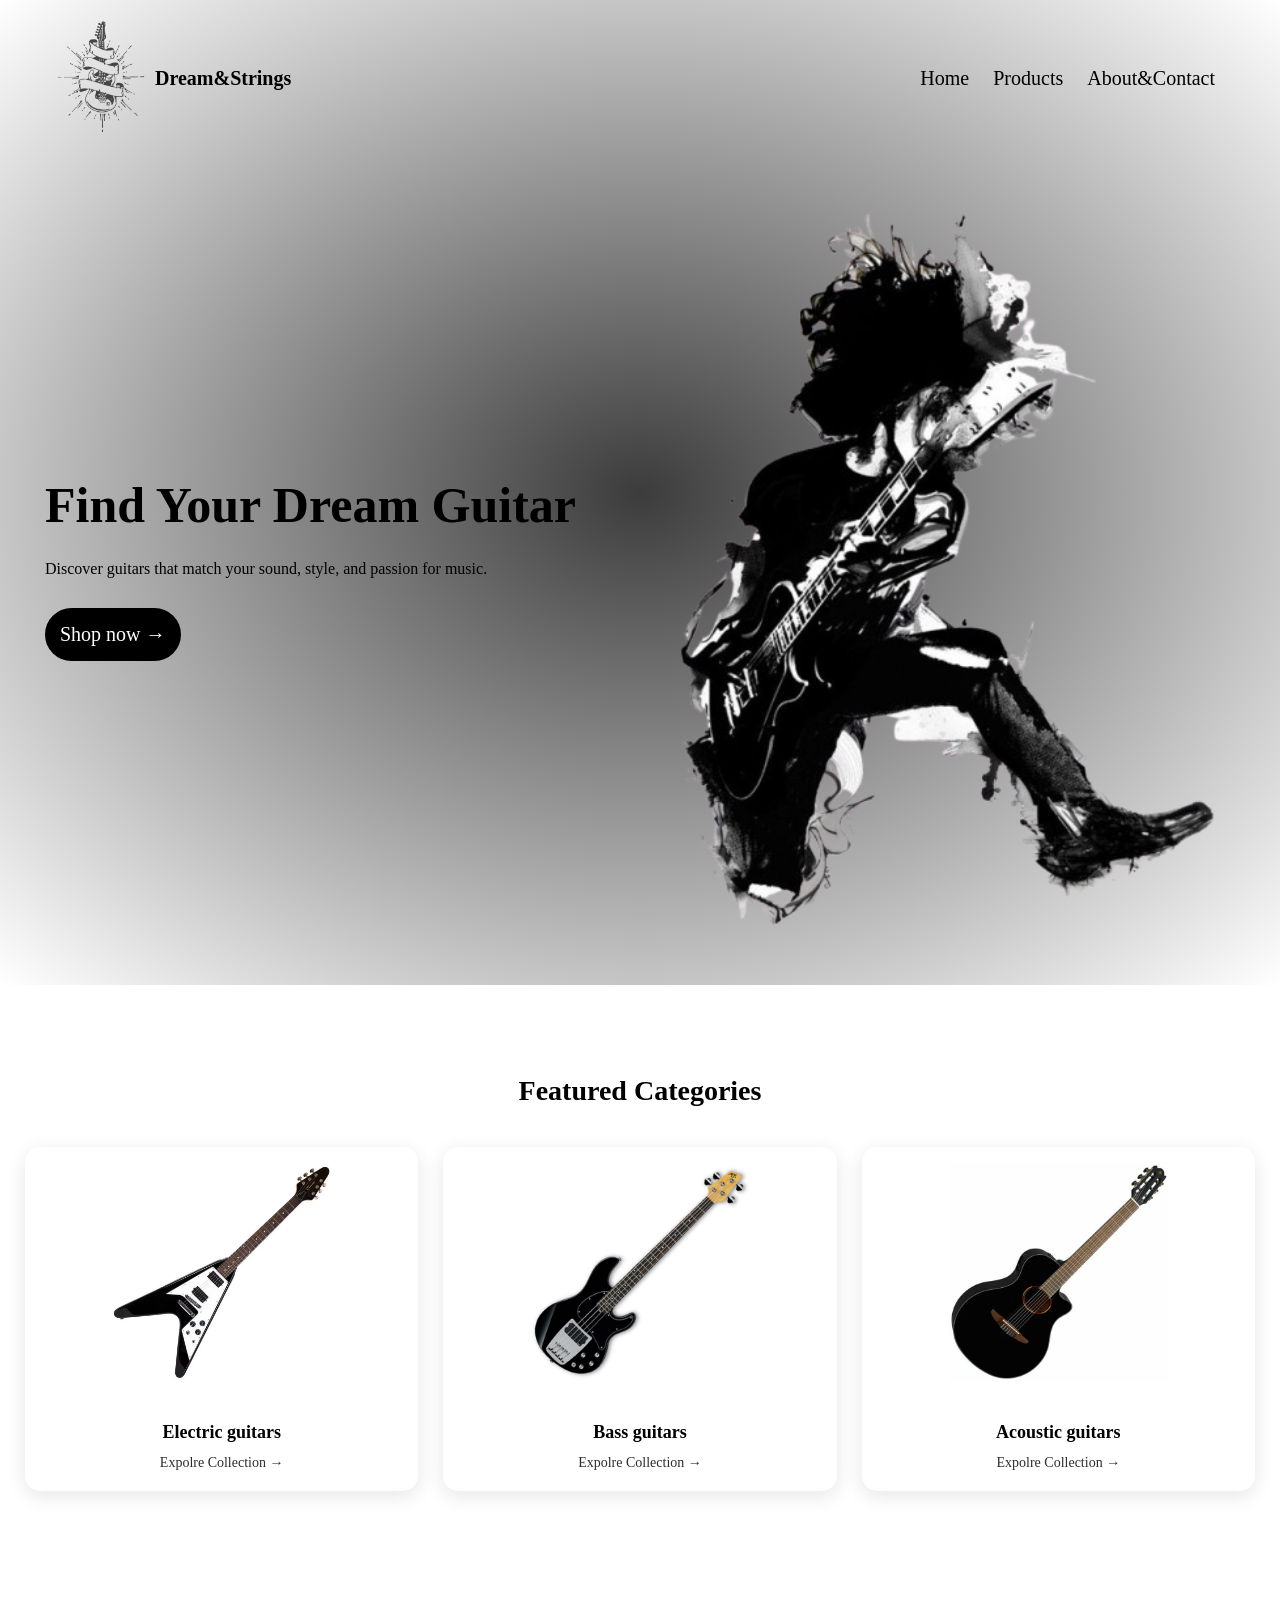
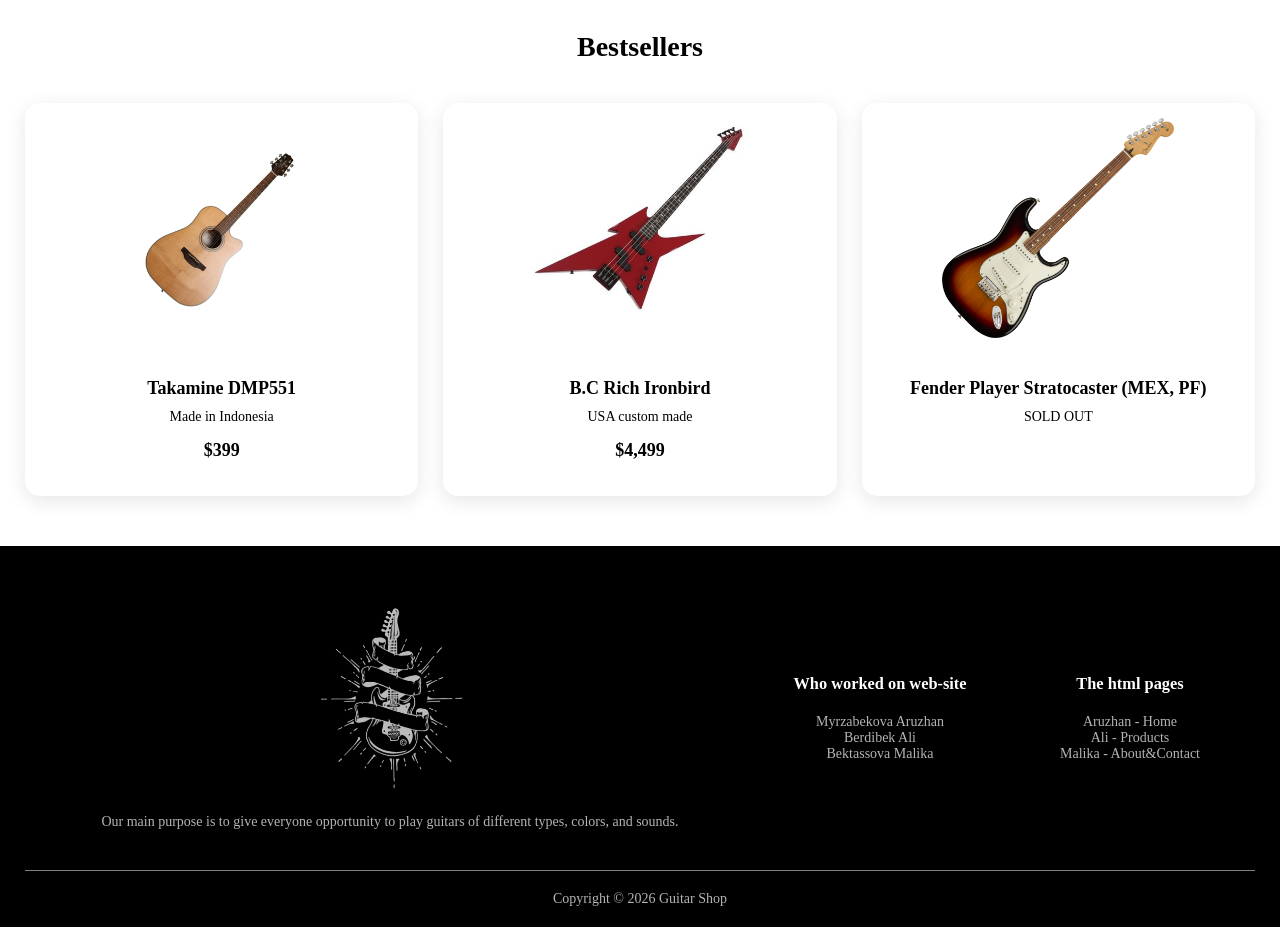
==== index.html @ d650da52 "Update index.html with new content Replaced the original HTML content with a new version, maintainin" ====
<!DOCTYPE html>
<html lang="en">

<head>
  <meta charset="UTF-8">
  <title>Guitar shop - Home</title>
  <link rel="stylesheet" href="style1.css">
  <link rel="stylesheet" href="responsive.css">
  
</head>
<body>
  <header class="header">
    <div class="container">
      <div class="navbar">
        <div class="logo">
          <img src="images/logo.png" width="110px" alt="Guitar shop logo">
        </div>
        <h3 class="logo-name">Dream&Strings</h3>
        <nav>
          <ul>
            <li><a href="index.html" class="active">Home</a></li>
            <li><a href="products.html">Products</a></li>
            <li><a href="about&contact.html">About&Contact</a></li>
          </ul>
        </nav>
      </div>
      <section class="hero">
        <div class="row">
          <div class="hero-text">
            <h1>Find Your Dream Guitar</h1>
            <p>Discover guitars that match your sound, style, and passion for music.</p>
            <a href="products.html" class="btn"> Shop now &#8594;</a>
          </div>
          <div class="hero-image">
            <img src="images/image1.png">
          </div>
        </div>
      </section>
    </div>
  </header>
  <section class="featured-categories">
    <div class="container">
      <h2 class="title">Featured Categories</h2>
      <div class="category-grid">
        <article class="category-card">
          <a href="products.html#electric" class="category-image">
            <img src="images/category1.webp">
          </a>
          <div class="category-info">
            <h3>Electric guitars</h3>
            <a href="products.html#electric" class="category-link">Expolre Collection &#8594;</a>
          </div>
        </article>
        <article class="category-card">
          <a href="products.html#bass" class="category-image">
            <img src="images/category3.jpeg">
          </a>
          <div class="category-info">
            <h3>Bass guitars</h3>
            <a href="products.html#bass" class="category-link">Expolre Collection &#8594;</a>
          </div>
        </article>
        <article class="category-card">
          <a href="products.html#acoustic" class="category-image">
            <img src="images/category2.webp">
          </a>
          <div class="category-info">
            <h3>Acoustic guitars</h3>
            <a href="products.html#acoustic" class="category-link">Expolre Collection &#8594;</a>
          </div>
        </article>
      </div>
    </div>
  </section>
  <section class="bestsellers">
    <div class="container">
      <h2 class="title">Bestsellers</h2>
      <div class="product-grid">
        <article class="product-card">
          <a href="products.html#takamine" class="product-image">
            <img src="images/acoustic1.jpg" alt="takamine">
          </a>

          <div class="product-info">
            <h3>Takamine DMP551</h3>
            <p class="product-type">Made in Indonesia</p>
            <p class="product-price">$399</p>
          </div>
        </article>
        <article class="product-card" >
          <a href="products.html#bcrich" class="product-image">
            <img src="images/bass1.jpg" alt="bcrich">
          </a>

          <div class="product-info">
            <h3>B.C Rich Ironbird</h3>
            <p class="product-type">USA custom made</p>
            <p class="product-price">$4,499</p>

          </div>
        </article>
        <article class="product-card">
          <a href="products.html#electric" class="product-image">
            <img src="images/product1.jpeg" alt="fender">
          </a>
          <div class="product-info">
            <h3>Fender Player Stratocaster (MEX, PF)</h3>
            <p class="product-type">SOLD OUT</p>
          </div>
        </article>
      </div>
    </div>
  </section>
  <footer class="footer">
    <div class="container">
      <div class="row">
        <div class="footer-col-1">
          <img src="images/logo-inverted.png" width="125px">
          <p>Our main purpose is to give everyone opportunity to play guitars of different types, colors, and sounds.
          </p>
        </div>
        <div class="footer-col-2">
          <h3>Who worked on web-site</h3>
          <ul>
            <li>Myrzabekova Aruzhan</li>
            <li>Berdibek Ali</li>
            <li>Bektassova Malika</li>
          </ul>
        </div>
        <div class="footer-col-3">
          <h3>The html pages</h3>
          <ul>
            <li>Aruzhan - Home</li>
            <li>Ali - Products</li>
            <li>Malika - About&Contact</li>
          </ul>
        </div>
      </div>
      <hr>
      <p class="copyright">Copyright &copy 2026 Guitar Shop</p>
    </div>
  </footer>
</body>

</html>
---- style1.css ----
* {
  margin: 0;
  padding: 0;
  box-sizing: border-box;
}

html {
  scroll-behavior: smooth;
}

.navbar {
  display: flex;
  align-items: center;
  padding: 20px;
}

nav {
  flex: 1;
  text-align: right;
}

nav ul {
  display: inline-block;
  list-style-type: none;
}

nav ul li {
  display: inline-block;
  margin-right: 20px;
}

a {
  text-decoration: none;
  color: black;
  font-size: 20px;
}

.logo-name {
  font-size: 20px;
}

p {
  color: black;
}

.container {
  max-width: 1300px;
  margin: auto;
  padding-left: 25px;
  padding-right: 25px;
}

.row {
  display: flex;
  align-items: center;
  flex-wrap: wrap;
  justify-content: space-around;
}

.hero-section {
  padding: 30px 0 50px;
}

.hero {
  flex-basis: 50%;
  min-width: 300px;
}

.hero-text {
  padding-right: 30px;
}

.hero-image img {
  max-width: 100%;
  width: 100%;
  padding: 50px 0;
  margin: 0 auto;
  object-fit: contain;
}

.hero h1 {
  font-size: 50px;
  margin: 25px 0;
  line-height: 60px;
}

.btn {
  display: inline-block;
  background: black;
  color: white;
  padding: 15px;
  margin: 30px 0;
  border-radius: 30px;
}

.btn:hover {
  background: rgb(57, 56, 56);
  transform: translateY(-3px);
}

.header {
  background: radial-gradient(rgb(61, 60, 60), rgb(255, 255, 255));
}

.featured-categories {
  padding: 50px 0;
}

.category-grid {
  display: grid;
  grid-template-columns: repeat(3, minmax(0, 1fr));
  gap: 25px;
}

.category-card {
  border-radius: 15px;
  overflow: hidden;
  transition: transform 0.2s, box-shadow 0.2s;
  box-shadow: 0 5px 20px rgba(0, 0, 0, 0.1);
}

.category-card:hover {
  transform: translateY(-5px);
  box-shadow: 0 5px 20px rgba(0, 0, 0, 0.2);
}

.category-image {
  display: block;
  padding: 15px;
}

.category-image img {
  width: 100%;
  height: 220px;
  object-fit: contain;
}

.category-info {
  padding: 20px;
  text-align: center;
}

.category-info h3 {
  font-size: 18px;
  margin-bottom: 10px;
}

.category-link {
  display: inline-block;
  font-size: 14px;
  color: #2d2d2d;
  transition: color 0.2s;
}

.category-link:hover {
  color: #434242;
}

.title {
  text-align: center;
  margin: 40px 0;
  font-size: 28px;
  font-weight: bold;
  position: relative;
}

.bestsellers {
  padding: 50px 0;
}

.product-grid {
  display: grid;
  grid-template-columns: repeat(3, minmax(0, 1fr));
  gap: 25px;
}

.product-card {
  border-radius: 15px;
  overflow: hidden;
  transition: transform 0.2s, box-shadow 0.2s;
  box-shadow: 0 5px 20px rgba(0, 0, 0, 0.1);
}

.product-card:hover {
  transform: translateY(-5px);
  box-shadow: 0 5px 20px rgba(0, 0, 0, 0.2);
}

.product-image {
  display: block;
  padding: 15px;
}

.product-image img {
  width: 100%;
  height: 220px;
  object-fit: contain;
}

.product-info {
  padding: 20px;
  text-align: center;
  display: flex;
  flex-direction: column;
  align-items: center;
}

.product-info h3 {
  font-size: 18px;
  margin-bottom: 10px;
}

.product-type {
  font-size: 14px;
  margin-bottom: 15px;
}

.product-price {
  font-size: 18px;
  font-weight: bold;
  margin-bottom: 15px;
}

.eguitar,
.acoustic,
.bass {
  text-align: center;
}

.product-btn:hover {
  background: rgb(57, 56, 56);
  transform: translateY(-2px);
}

.footer {
  background: black;
  color: rgb(181, 180, 180);
  font-size: 14px;
  padding: 60px 0 20px;
}

.footer p {
  color: rgb(181, 180, 180);
}

.footer h3 {
  color: white;
  margin-bottom: 20px;
}

.footer-col-1,
.footer-col-2,
.footer-col-3 {
  min-width: 250px;
  margin-bottom: 20px;
}

.footer-col-1 {
  flex: 1;
  text-align: center;
}

.footer-col-1 img {
  width: 180px;
  margin-bottom: 20px;
}

.footer-col-2,
.footer-col-3 {
  flex-basis: 12%;
  text-align: center;
}

ul {
  list-style-type: none;
}

.copyright {
  text-align: center;
}

.footer hr {
  border: none;
  background: gray;
  height: 1px;
  margin: 20px 0;
}

.about-section,
.story-section,
.team-section,
.contact-section {
  padding: 50px 0;
}

.about-row {
  display: grid;
  grid-template-columns: 1fr 1fr;
  gap: 40px;
  align-items: center;
  margin-top: 30px;
}

.about-row img {
  width: 100%;
  border-radius: 15px;
  box-shadow: 0 5px 20px rgba(0, 0, 0, 0.1);
}

.about-text h3 {
  font-size: 26px;
  margin-bottom: 15px;
}

.about-text p {
  font-size: 16px;
  line-height: 1.7;
  margin-bottom: 12px;
}

.story-section {
  background-color: black;
  color: white;
}

.story-section .title {
  color: white;
}

.history-list {
  list-style: none;
  padding: 0;
  margin-top: 30px;
  border-left: 2px solid white;
}

.history-list li {
  padding-left: 25px;
  margin-bottom: 25px;
  position: relative;
}

.history-list li::before {
  content: "";
  position: absolute;
  left: -8px;
  top: 5px;
  width: 14px;
  height: 14px;
  background-color: white;
  border-radius: 50%;
}

.history-list strong {
  display: block;
  font-size: 20px;
  margin-bottom: 5px;
  color: white;
}

.story-section .history-list span {
  color: #b5b4b4;
}

.team-grid {
  display: grid;
  grid-template-columns: repeat(3, minmax(0, 1fr));
  gap: 25px;
  margin-top: 30px;
}

.team-card {
  border-radius: 15px;
  overflow: hidden;
  transition: transform 0.2s, box-shadow 0.2s;
  box-shadow: 0 5px 20px rgba(0, 0, 0, 0.1);
  padding: 25px;
  text-align: center;
}

.team-card:hover {
  transform: translateY(-5px);
  box-shadow: 0 5px 20px rgba(0, 0, 0, 0.2);
}

.team-card img {
  width: 130px;
  height: 130px;
  border-radius: 50%;
  object-fit: cover;
  margin-bottom: 15px;
}

.team-card h3 {
  font-size: 18px;
  margin-bottom: 8px;
}

.team-card .role {
  font-size: 14px;
  font-style: italic;
  margin-bottom: 10px;
  color: #434242;
}

.team-card p {
  font-size: 14px;
  line-height: 1.6;
}

.contact-row {
  display: grid;
  grid-template-columns: 1fr 1fr;
  gap: 50px;
  margin-top: 30px;
}

.contact-details h3 {
  font-size: 22px;
  margin-bottom: 20px;
}

.contact-details p {
  font-size: 16px;
  line-height: 1.7;
  margin-bottom: 12px;
}

.feedback-form {
  display: flex;
  flex-direction: column;
  gap: 10px;
  background: white;
  padding: 30px;
  border-radius: 15px;
  box-shadow: 0 5px 20px rgba(0, 0, 0, 0.1);
}

.feedback-form h3 {
  font-size: 22px;
  margin-bottom: 10px;
}

.feedback-form label {
  font-size: 14px;
  font-weight: bold;
}

.feedback-form input,
.feedback-form select,
.feedback-form textarea {
  padding: 12px;
  border: 1px solid #ccc;
  border-radius: 10px;
  font-family: inherit;
  font-size: 15px;
}

.feedback-form input:focus,
.feedback-form select:focus,
.feedback-form textarea:focus {
  outline: none;
  border-color: black;
}

.feedback-form textarea {
  resize: vertical;
}
---- responsive.css ----
@media (max-width:900px){
  .container {
    padding-left: 20px;
    padding-right: 20px;
  }
  nav ul li {
    margin-right: 12px;
  }
  .navbar {
    padding: 15px;
  }
  nav a {
    font-size: 17px;
  }
  .hero h1 {
    font-size: 40px;
    line-height: 48px;
  }
  .hero-text {
    flex: 1 1 45%;
  }
  .hero-image {
    flex: 1 1 45%;
  }
  .hero-image img {
    width: 100%;
    padding: 25px 0;
  }
  .category-grid {
    grid-template-columns: repeat(2, minmax(0, 1fr));
    gap: 20px;
  }
  .product-grid {
    grid-template-columns: repeat(2, minmax(0, 1fr));
    gap: 20px;
  }
  .product-image img {
    height: 200px;
  }
  .footer-col-1,.footer-col-2,.footer-col-3{
    min-width: 200px;
  }
}
@media (max-width:600px){
  .container {
    padding-left: 15px;
    padding-right: 15px;
  }
  .navbar {
    flex-direction: column;
    padding: 15px 10px;
  }
  .logo img {
    width: 90px;
  }
  .logo-name {
    font-size: 20px;
    margin-top: 5px;
  }
  nav{
    width: 100%;
    text-align: center;
    margin-top: 15px;
  }
  nav ul {
    display: flex;
    justify-content: center;
    flex-wrap: wrap;
    gap: 10px;
  }
  nav ul li {
    margin-right: 0;
  }
  nav a {
    font-size: 15px;
  }
  .row {
    flex-direction: column;
    align-items: center;
  }
  .hero-text {
    width: 100%;
    padding-right: 0;
    text-align: center;
  }
  .hero h1{
    font-size: 32px;
    line-height: 40px;
    margin: 20px 0;
  }
  .hero p{
    font-size: 15px;
    line-height: 1.6;
  }
  .hero-image {
    width: 100%;
  }
  .hero-image img {
    width: 100%;
    max-width: 400px;
    padding: 20px 0;
  }
  .btn {
    font-size: 16px;
    padding: 12px 20px;
    margin: 20px 0;
  }
  .title {
    font-size: 24px;
    margin: 25px 0;
  }
  .eguitar, .bass, .acoustic{
    font-size: 25px;
    padding: 0 10px;
  }
  .featured-category {
    padding: 30px 0;
  }
  .category-grid {
    grid-template-columns: 1fr;
    gap: 20px;
  }
  .category-image img {
    height: 200px;
  }
  .category-info {
    padding: 15px;
  }
  .bestsellers {
    padding: 30px 0;
  }
  .product-grid {
    grid-template-columns: 1fr;
    gap: 20px;
  }
  .product-image img {
    height: 230px;
  }
  .product-info {
    padding: 15px;
  }

  .product-info h3 {
    font-size: 17px;
  }

  .product-price {
    font-size: 18px;
  }
  .footer {
    padding: 35px 0 20px;
  }
  .footer .row {
    flex-direction: column;
  }

  .footer-col-1,
  .footer-col-2,
  .footer-col-3 {
    width: 100%;
    min-width: 0;
    text-align: center;
    margin-bottom: 25px;
  }

  .footer-col-1 img {
    width: 140px;
  }

  .footer h3 {
    font-size: 18px;
  }

  .copyright {
    font-size: 13px;
  }
  .about-section,
.story-section,
.team-section,
.contact-section{
  padding: 50px 0;
}
.about-row{
  display: grid;
  grid-template-columns: 1fr 1fr;
  gap: 40px;
  align-items: center;
  margin-top: 30px;
}
.about-row img{
  width: 100%;
  border-radius: 15px;
  box-shadow: 0 5px 20px rgba(0,0,0,0.1);
}
.about-text h3{
  font-size: 26px;
  margin-bottom: 15px;
}
.about-text p{
  font-size: 16px;
  line-height: 1.7;
  margin-bottom: 12px;
}
.story-section{
  background-color: black;
  color: white;
}
.story-section .title{
  color: white;
}
.history-list{
  list-style: none;
  padding: 0;
  margin-top: 30px;
  border-left: 2px solid white;
}
.history-list li{
  padding-left: 25px;
  margin-bottom: 25px;
  position: relative;
}
.history-list li::before{
  content: "";
  position: absolute;
  left: -8px;
  top: 5px;
  width: 14px;
  height: 14px;
  background-color: white;
  border-radius: 50%;
}
.history-list strong{
  display: block;
  font-size: 20px;
  margin-bottom: 5px;
  color: white;
}
.story-section .history-list span{
  color: #b5b4b4;
}
.team-grid{
  display: grid;
  grid-template-columns: repeat(3, minmax(0, 1fr));
  gap: 25px;
  margin-top: 30px;
}
.team-card{
  border-radius: 15px;
  overflow: hidden;
  transition: transform 0.2s, box-shadow 0.2s;
  box-shadow: 0 5px 20px rgba(0,0,0,0.1);
padding: 25px;
text-align: center;
}
.team-card:hover{
  transform: translateY(-5px);
  box-shadow: 0 5px 20px rgba(0,0,0,0.2);
}
.team-card img{
  width: 130px;
  height: 130px;
  border-radius: 50%;
  object-fit: cover;
  margin-bottom: 15px;
}
.team-card h3{
  font-size: 18px;
  margin-bottom: 8px;
}
.team-card .role{
  font-size: 14px;
  font-style: italic;
  margin-bottom: 10px;
  color: #434242;
}
.team-card p{
  font-size: 14px;
  line-height: 1.6;
}
.contact-row{
  display: grid;
  grid-template-columns: 1fr 1fr;
  gap: 50px;
  margin-top: 30px;
}
.contact-details h3{
  font-size: 22px;
  margin-bottom: 20px;
}
.contact-details p{
  font-size: 16px;
  line-height: 1.7;
  margin-bottom: 12px;
}
.feedback-form{
  display: flex;
  flex-direction: column;
  gap: 10px;
  background: white;
  padding: 30px;
  border-radius: 15px;
  box-shadow: 0 5px 20px rgba(0,0,0,0.1);
}
.feedback-form h3{
  font-size: 22px;
  margin-bottom: 10px;
}
.feedback-form label{
  font-size: 14px;
  font-weight: bold;
}
.feedback-form input,
.feedback-form select,
.feedback-form textarea{
  padding: 12px;
  border: 1px solid #ccc;
  border-radius: 10px;
  font-family: inherit;
  font-size: 15px;
}
.feedback-form input:focus,
.feedback-form select:focus,
.feedback-form textarea:focus{
  outline: none;
  border-color: black;
}
.feedback-form textarea{
  resize: vertical;
}

}
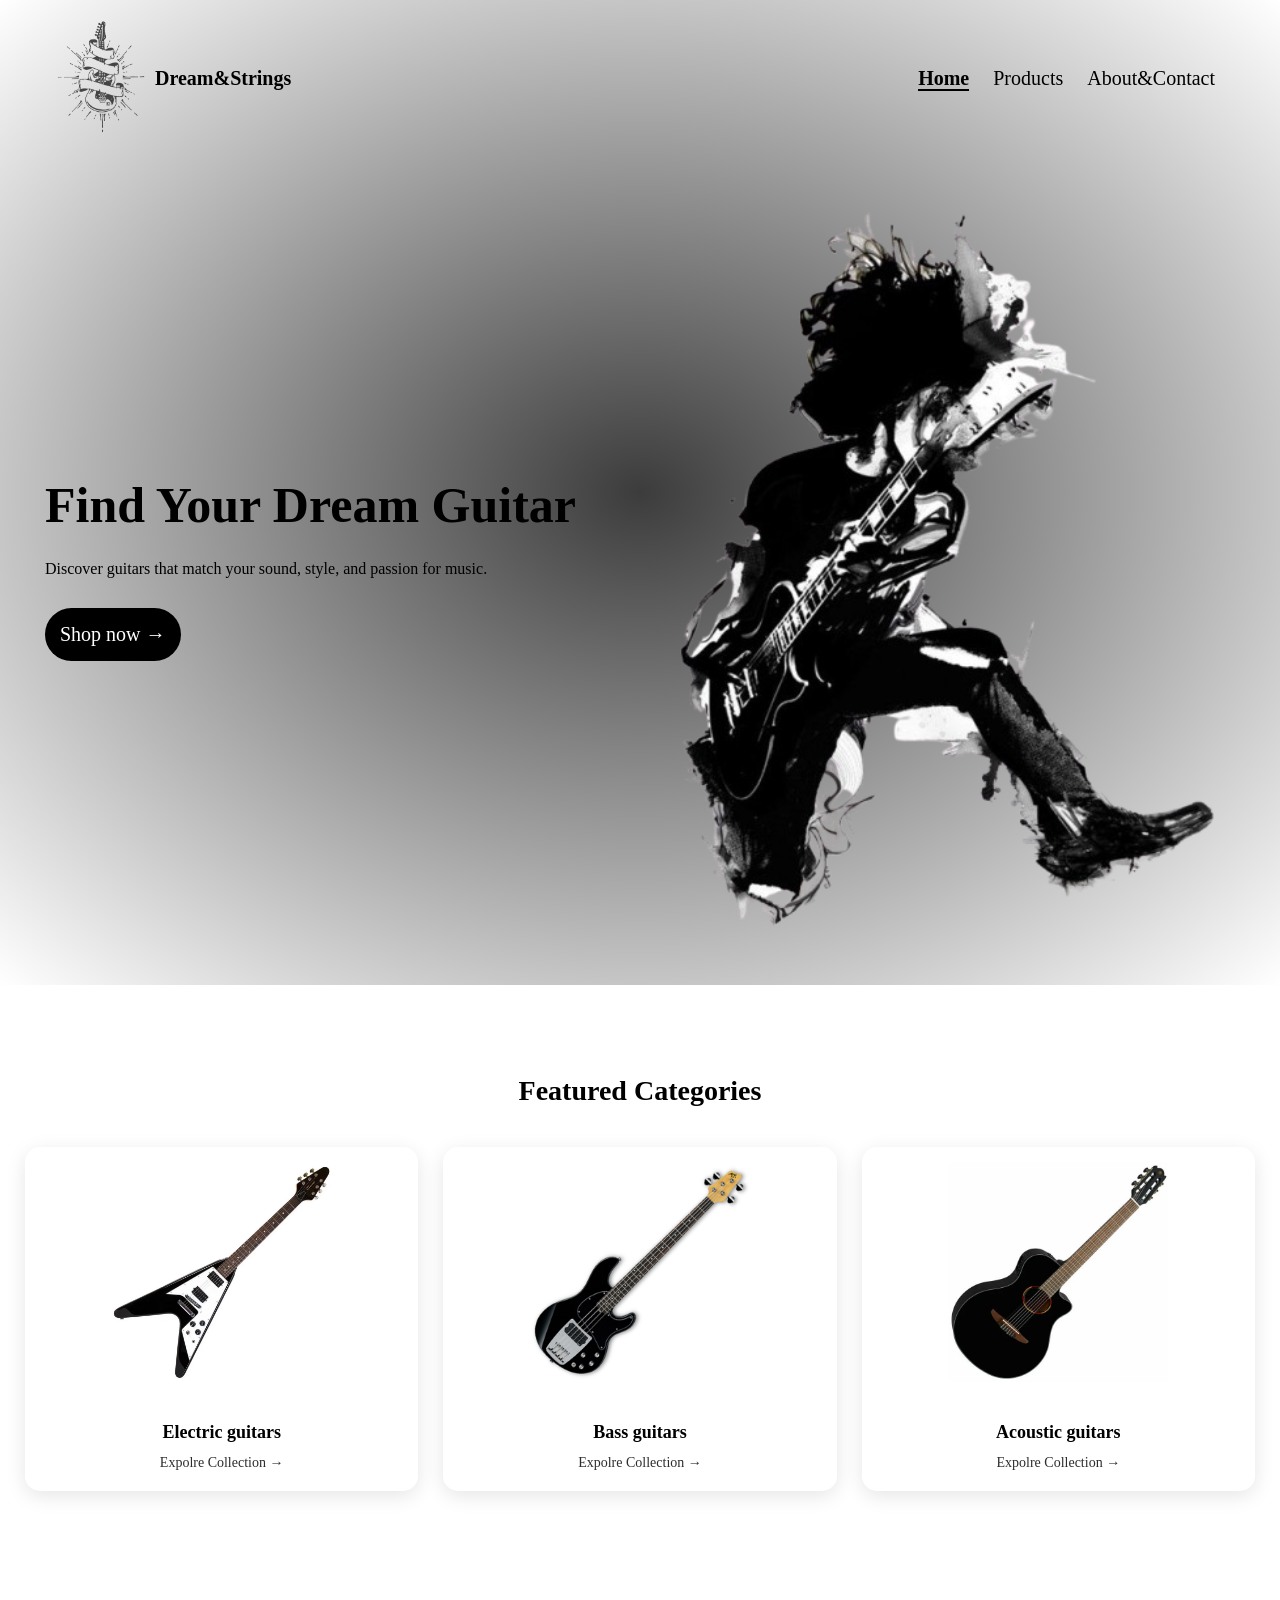
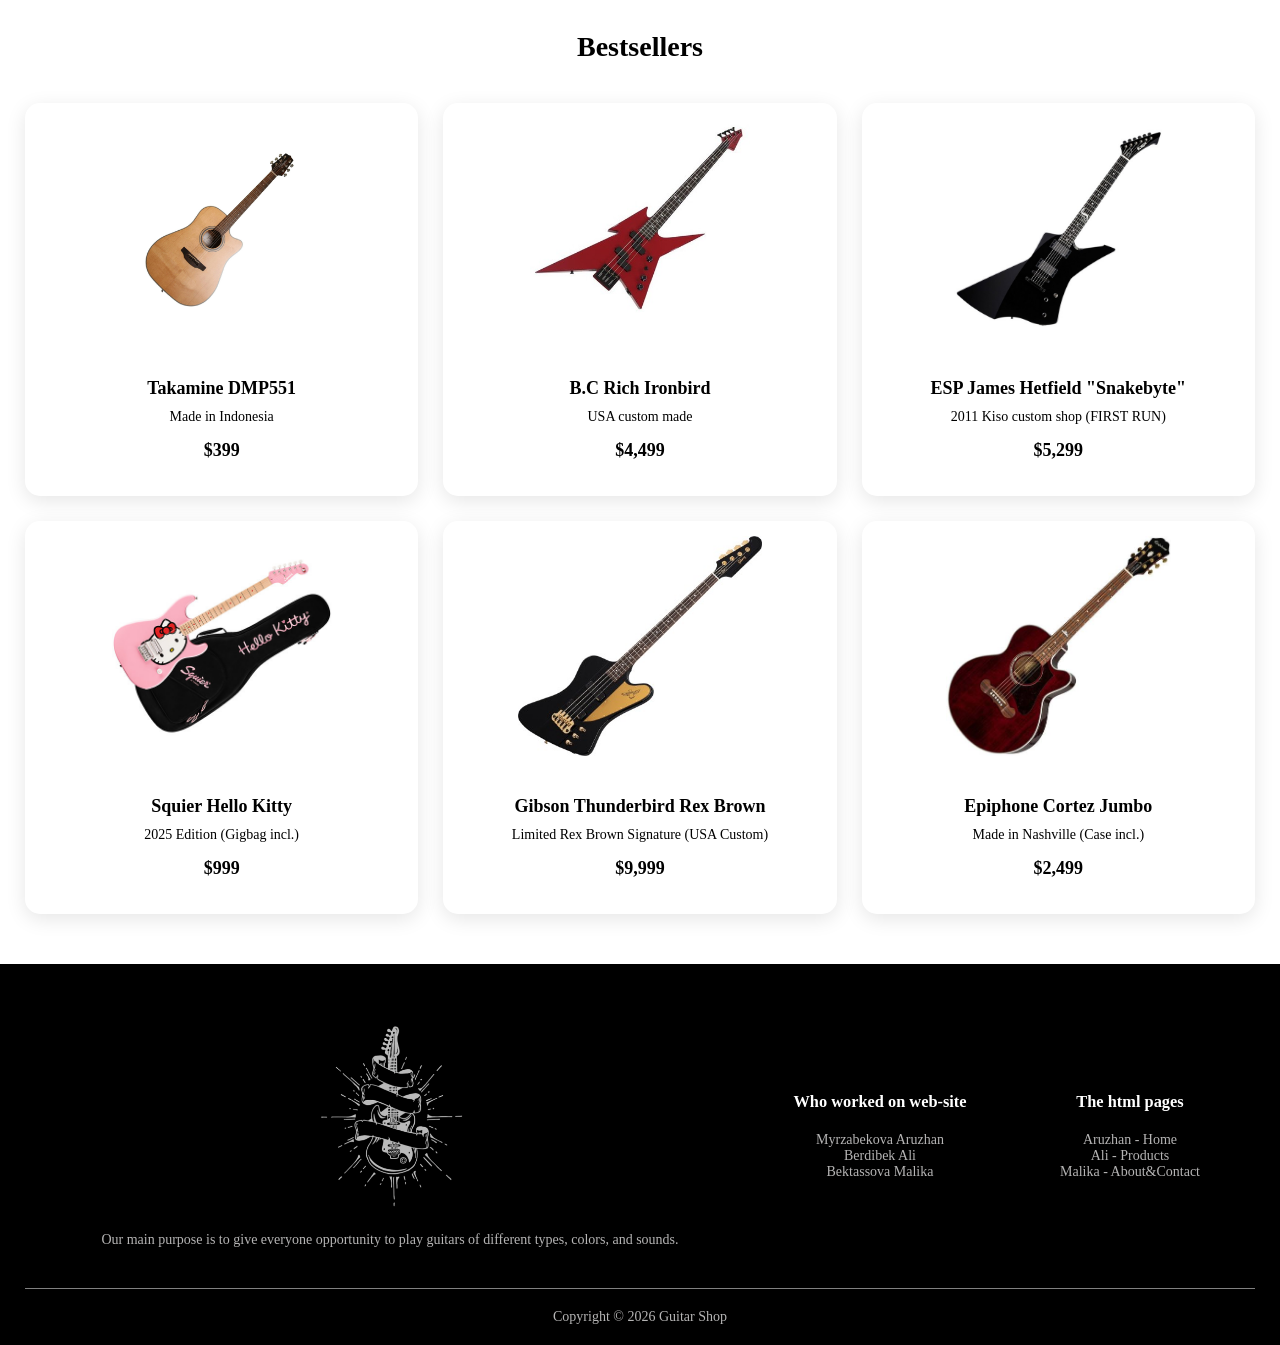
==== commit 62c328e3: "Fixing mistakes, activ page, home-products page connection" ====
--- a/index.html
+++ b/index.html
@@ -3,6 +3,7 @@
 
 <head>
   <meta charset="UTF-8">
+  <meta name="viewport" content="width=device-width, initial-scale=1.0">
   <title>Guitar shop - Home</title>
   <link rel="stylesheet" href="style1.css">
   <link rel="stylesheet" href="responsive.css">
@@ -18,7 +19,7 @@
         <h3 class="logo-name">Dream&Strings</h3>
         <nav>
           <ul>
-            <li><a href="index.html" class="active">Home</a></li>
+            <li><a href="index.html" aria-current="page">Home</a></li>
             <li><a href="products.html">Products</a></li>
             <li><a href="about&contact.html">About&Contact</a></li>
           </ul>
@@ -32,7 +33,7 @@
             <a href="products.html" class="btn"> Shop now &#8594;</a>
           </div>
           <div class="hero-image">
-            <img src="images/image1.png">
+            <img src="images/image1.png" alt="Guitar shop hero image">
           </div>
         </div>
       </section>
@@ -44,7 +45,7 @@
       <div class="category-grid">
         <article class="category-card">
           <a href="products.html#electric" class="category-image">
-            <img src="images/category1.webp">
+            <img src="images/category1.webp" alt="Electric guitars">
           </a>
           <div class="category-info">
             <h3>Electric guitars</h3>
@@ -53,7 +54,7 @@
         </article>
         <article class="category-card">
           <a href="products.html#bass" class="category-image">
-            <img src="images/category3.jpeg">
+            <img src="images/category3.jpeg" alt="Bass guitars">
           </a>
           <div class="category-info">
             <h3>Bass guitars</h3>
@@ -62,7 +63,7 @@
         </article>
         <article class="category-card">
           <a href="products.html#acoustic" class="category-image">
-            <img src="images/category2.webp">
+            <img src="images/category2.webp" alt="Acoustic guitars">
           </a>
           <div class="category-info">
             <h3>Acoustic guitars</h3>
@@ -78,7 +79,7 @@
       <div class="product-grid">
         <article class="product-card">
           <a href="products.html#takamine" class="product-image">
-            <img src="images/acoustic1.jpg" alt="takamine">
+            <img src="images/acoustic1.jpg" alt="Takamine DMP551">
           </a>
 
           <div class="product-info">
@@ -87,9 +88,9 @@
             <p class="product-price">$399</p>
           </div>
         </article>
-        <article class="product-card" >
+        <article class="product-card">
           <a href="products.html#bcrich" class="product-image">
-            <img src="images/bass1.jpg" alt="bcrich">
+            <img src="images/bass1.jpg" alt="B.C Rich Ironbird">
           </a>
 
           <div class="product-info">
@@ -99,14 +100,53 @@
 
           </div>
         </article>
+       <article class="product-card">
+            <a href="products.html#esp" class="product-image">
+                <img src="images/guitar2.jpg" alt="ESP James Hetfield Snakebyte">
+            </a>
+
+            <div class="product-info">
+                <h3>ESP James Hetfield "Snakebyte"</h3>
+                <p class="product-type">2011 Kiso custom shop (FIRST RUN)</p>
+                <p class="product-price">$5,299</p>
+
+            </div>
+        </article>
         <article class="product-card">
-          <a href="products.html#electric" class="product-image">
-            <img src="images/product1.jpeg" alt="fender">
-          </a>
-          <div class="product-info">
-            <h3>Fender Player Stratocaster (MEX, PF)</h3>
-            <p class="product-type">SOLD OUT</p>
-          </div>
+            <a href="products.html#HelloKitty" class="product-image">
+                <img src="images/guitar3.jpg" alt="Squier Hello Kitty">
+            </a>
+
+            <div class="product-info">
+                <h3>Squier Hello Kitty</h3>
+                <p class="product-type">2025 Edition (Gigbag incl.)</p>
+                <p class="product-price">$999</p>
+
+            </div>
+        </article>
+        <article class="product-card">
+            <a href="products.html#Gibson" class="product-image">
+                <img src="images/bass3.jpg" alt="Gibson Thunderbird Rex Brown">
+            </a>
+
+            <div class="product-info">
+                <h3>Gibson Thunderbird Rex Brown</h3>
+                <p class="product-type">Limited Rex Brown Signature (USA Custom)</p>
+                <p class="product-price">$9,999</p>
+
+            </div>
+        </article>
+        <article class="product-card" id="Epiphone">
+            <a href="products.html#Epiphone" class="product-image">
+                <img src="images/acoustic3.jpg" alt="Epiphone Cortez Jumbo">
+            </a>
+
+            <div class="product-info">
+                <h3>Epiphone Cortez Jumbo</h3>
+                <p class="product-type">Made in Nashville (Case incl.)</p>
+                <p class="product-price">$2,499</p>
+
+            </div>
         </article>
       </div>
     </div>
@@ -115,7 +155,7 @@
     <div class="container">
       <div class="row">
         <div class="footer-col-1">
-          <img src="images/logo-inverted.png" width="125px">
+          <img src="images/logo-inverted.png" width="125px" alt="Guitar Shop Logo">
           <p>Our main purpose is to give everyone opportunity to play guitars of different types, colors, and sounds.
           </p>
         </div>
--- a/style1.css
+++ b/style1.css
@@ -18,7 +18,14 @@
   flex: 1;
   text-align: right;
 }
-
+nav a[aria-current="page"] {
+  font-weight: bold;
+  border-bottom: 2px solid black;
+}
+a:focus-visible,button:focus-visible,input:focus-visible,select:focus-visible,textarea:focus-visible {
+  outline: 1px solid black;
+  outline-offset: 2px;
+}
 nav ul {
   display: inline-block;
   list-style-type: none;
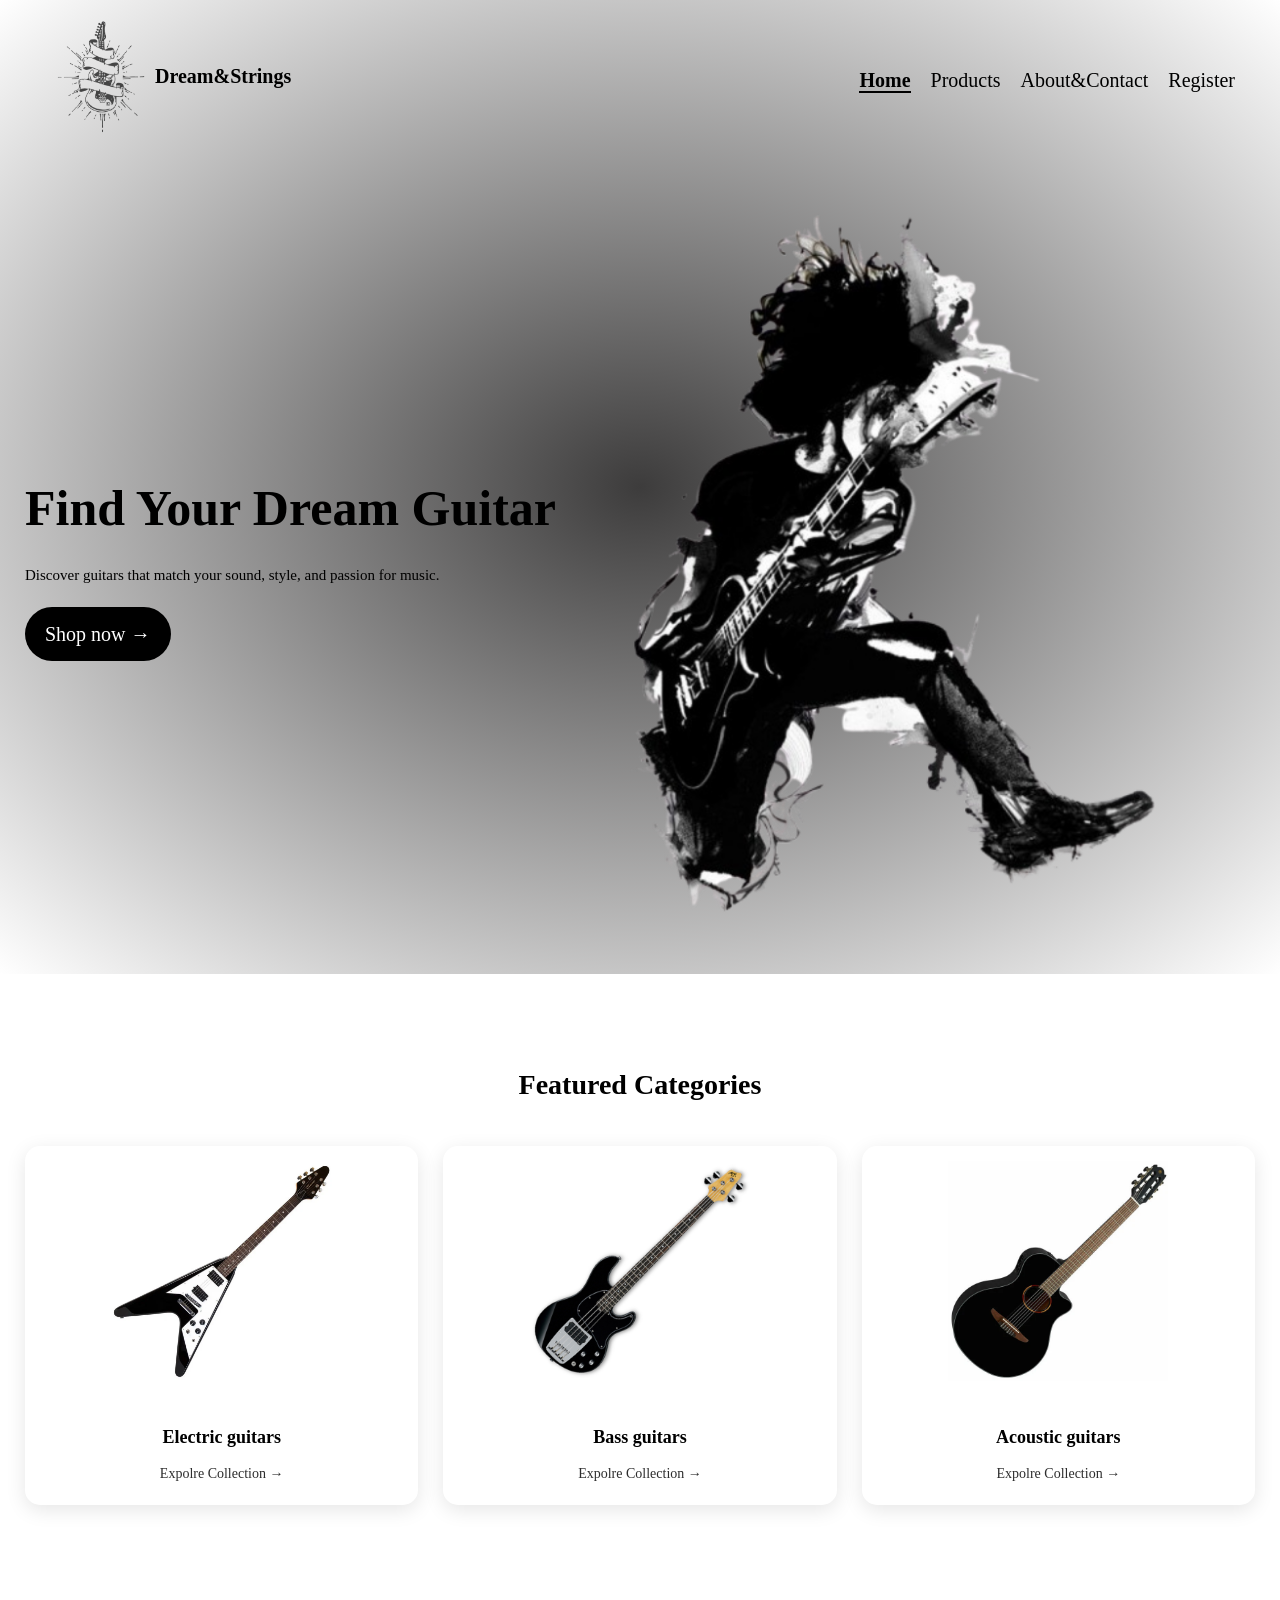
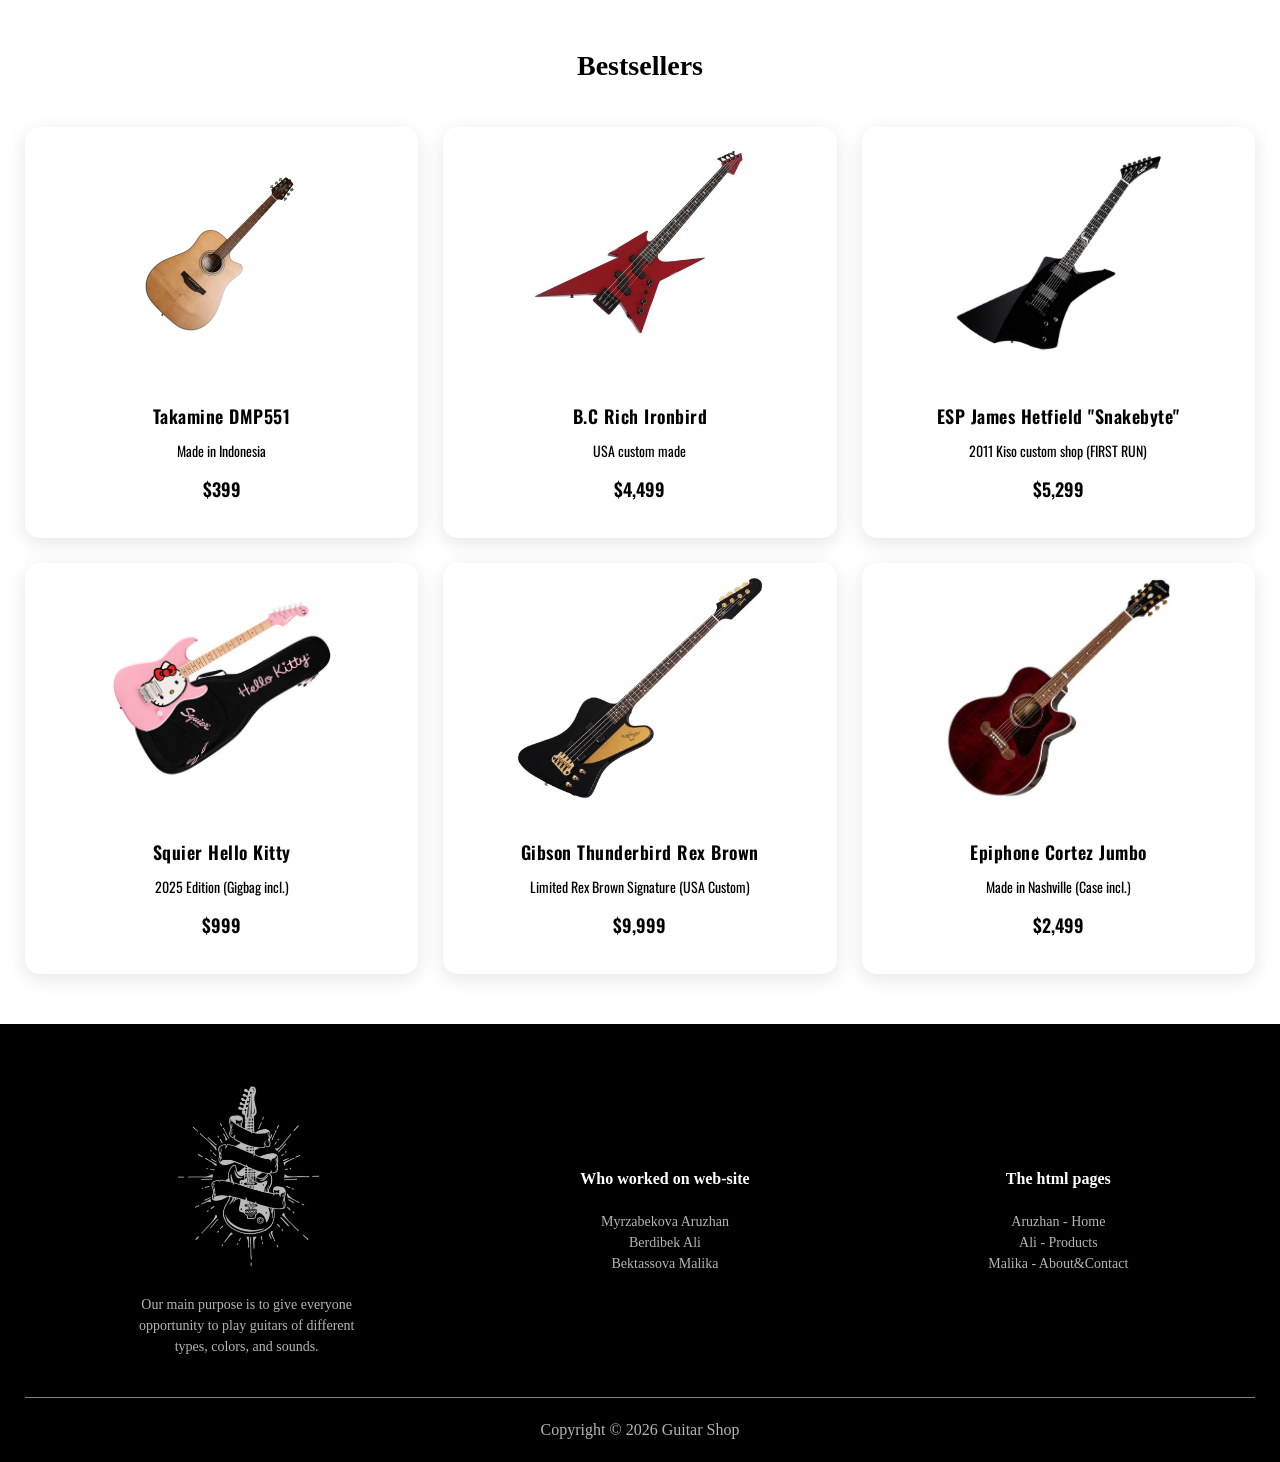
==== commit c5cb81a1: "Added registration form, checked coonections between pages I added registration form (using Bootsrap" ====
--- a/index.html
+++ b/index.html
@@ -22,6 +22,7 @@
             <li><a href="index.html" aria-current="page">Home</a></li>
             <li><a href="products.html">Products</a></li>
             <li><a href="about&contact.html">About&Contact</a></li>
+             <li><a href="registration.html">Register</a></li>
           </ul>
         </nav>
       </div>
--- a/style1.css
+++ b/style1.css
@@ -1,3 +1,6 @@
+
+@import url('https://fonts.googleapis.com/css2?family=Oswald:wght@400;500;600;700&display=swap');
+
 * {
   margin: 0;
   padding: 0;
@@ -8,32 +11,51 @@
   scroll-behavior: smooth;
 }
 
+body{
+  font-family:'Times New Roman', Times, serif;
+  line-height: 1.5;
+}
+.header {
+  background: radial-gradient(rgb(61, 60, 60), rgb(255, 255, 255));
+}
+
 .navbar {
   display: flex;
+  flex-direction: column;
   align-items: center;
-  padding: 20px;
+  padding: 15px 10px;
 }
 
 nav {
-  flex: 1;
-  text-align: right;
-}
+  width: 100%;
+  margin-top: 15px;
+  text-align: center;
+}
+
 nav a[aria-current="page"] {
   font-weight: bold;
   border-bottom: 2px solid black;
 }
-a:focus-visible,button:focus-visible,input:focus-visible,select:focus-visible,textarea:focus-visible {
+
+a:focus-visible,
+button:focus-visible,
+input:focus-visible,
+select:focus-visible,
+textarea:focus-visible {
   outline: 1px solid black;
   outline-offset: 2px;
 }
+
 nav ul {
-  display: inline-block;
+  display: flex;
+  justify-content: center;
+  flex-wrap: wrap;
+  gap: 10px;
   list-style-type: none;
 }
 
 nav ul li {
-  display: inline-block;
-  margin-right: 20px;
+  margin-right: 0;
 }
 
 a {
@@ -42,8 +64,17 @@
   font-size: 20px;
 }
 
+.logo img {
+  width: 90px;
+  height: auto;
+}
+
 .logo-name {
   font-size: 20px;
+  margin: 5px 0 8px;
+  color: black;
+  font-weight: bold;
+  line-height: 1.2;
 }
 
 p {
@@ -53,8 +84,8 @@
 .container {
   max-width: 1300px;
   margin: auto;
-  padding-left: 25px;
-  padding-right: 25px;
+  padding-left: 15px;
+  padding-right: 15px;
 }
 
 .row {
@@ -64,39 +95,46 @@
   justify-content: space-around;
 }
 
-.hero-section {
-  padding: 30px 0 50px;
-}
-
 .hero {
-  flex-basis: 50%;
-  min-width: 300px;
+  display: flex;
+  flex-direction: column;
 }
 
 .hero-text {
-  padding-right: 30px;
+  width: 100%;
+  padding-right: 0;
+  text-align: center;
+}
+
+.hero-image {
+  width: 100%;
 }
 
 .hero-image img {
-  max-width: 100%;
-  width: 100%;
-  padding: 50px 0;
+  max-width: 400px;
+  width: 100%;
+  padding: 20px 0;
   margin: 0 auto;
   object-fit: contain;
 }
 
 .hero h1 {
-  font-size: 50px;
-  margin: 25px 0;
-  line-height: 60px;
+  font-size: 32px;
+  margin: 20px 0;
+  line-height: 40px;
+}
+
+.hero p {
+  font-size: 15px;
+  line-height: 1.6;
 }
 
 .btn {
   display: inline-block;
   background: black;
   color: white;
-  padding: 15px;
-  margin: 30px 0;
+  padding: 12px 20px;
+  margin: 20px 0;
   border-radius: 30px;
 }
 
@@ -105,18 +143,14 @@
   transform: translateY(-3px);
 }
 
-.header {
-  background: radial-gradient(rgb(61, 60, 60), rgb(255, 255, 255));
-}
-
 .featured-categories {
-  padding: 50px 0;
+  padding: 30px 0;
 }
 
 .category-grid {
   display: grid;
-  grid-template-columns: repeat(3, minmax(0, 1fr));
-  gap: 25px;
+  grid-template-columns: 1fr;
+  gap: 20px;
 }
 
 .category-card {
@@ -138,12 +172,12 @@
 
 .category-image img {
   width: 100%;
-  height: 220px;
+  height: 200px;
   object-fit: contain;
 }
 
 .category-info {
-  padding: 20px;
+  padding: 15px;
   text-align: center;
 }
 
@@ -165,23 +199,27 @@
 
 .title {
   text-align: center;
-  margin: 40px 0;
-  font-size: 28px;
+  margin: 25px 0;
+  font-size: 24px;
   font-weight: bold;
   position: relative;
 }
 
 .bestsellers {
-  padding: 50px 0;
+  padding: 30px 0;
 }
 
 .product-grid {
   display: grid;
-  grid-template-columns: repeat(3, minmax(0, 1fr));
-  gap: 25px;
-}
+  grid-template-columns: 1fr;
+  gap: 20px;
+}
+
+/* Шрифт применяется только к карточкам гитар */
 
 .product-card {
+  font-family: 'Oswald', sans-serif;
+
   border-radius: 15px;
   overflow: hidden;
   transition: transform 0.2s, box-shadow 0.2s;
@@ -200,12 +238,12 @@
 
 .product-image img {
   width: 100%;
-  height: 220px;
+  height: 200px;
   object-fit: contain;
 }
 
 .product-info {
-  padding: 20px;
+  padding: 15px;
   text-align: center;
   display: flex;
   flex-direction: column;
@@ -213,18 +251,21 @@
 }
 
 .product-info h3 {
-  font-size: 18px;
+  font-size: 17px;
   margin-bottom: 10px;
+  font-weight: 600;
+  letter-spacing: 0.5px;
 }
 
 .product-type {
   font-size: 14px;
   margin-bottom: 15px;
+  font-weight: 400;
 }
 
 .product-price {
   font-size: 18px;
-  font-weight: bold;
+  font-weight: 600;
   margin-bottom: 15px;
 }
 
@@ -243,7 +284,7 @@
   background: black;
   color: rgb(181, 180, 180);
   font-size: 14px;
-  padding: 60px 0 20px;
+  padding: 35px 0 20px;
 }
 
 .footer p {
@@ -253,29 +294,30 @@
 .footer h3 {
   color: white;
   margin-bottom: 20px;
+  font-size: 18px;
+}
+
+.footer .row {
+  flex-direction: column;
 }
 
 .footer-col-1,
 .footer-col-2,
 .footer-col-3 {
-  min-width: 250px;
-  margin-bottom: 20px;
+  width: 100%;
+  min-width: 0;
+  text-align: center;
+  margin-bottom: 25px;
 }
 
 .footer-col-1 {
   flex: 1;
-  text-align: center;
 }
 
 .footer-col-1 img {
-  width: 180px;
+  width: 140px;
+  height: auto;
   margin-bottom: 20px;
-}
-
-.footer-col-2,
-.footer-col-3 {
-  flex-basis: 12%;
-  text-align: center;
 }
 
 ul {
@@ -284,6 +326,7 @@
 
 .copyright {
   text-align: center;
+  font-size: 13px;
 }
 
 .footer hr {
@@ -293,34 +336,42 @@
   margin: 20px 0;
 }
 
+.page-title {
+  text-align: center;
+  padding: 2rem 0 1rem;
+  font-size: clamp(1.75rem, 4vw, 2.5rem);
+}
+
 .about-section,
 .story-section,
 .team-section,
-.contact-section {
-  padding: 50px 0;
+.contact-section,
+.faq-section {
+  padding: 3rem 0;
 }
 
 .about-row {
   display: grid;
-  grid-template-columns: 1fr 1fr;
-  gap: 40px;
+  grid-template-columns: minmax(0, 1fr);
+  gap: 2rem;
   align-items: center;
-  margin-top: 30px;
+  margin-top: 2rem;
 }
 
 .about-row img {
   width: 100%;
+  height: auto;
   border-radius: 15px;
   box-shadow: 0 5px 20px rgba(0, 0, 0, 0.1);
 }
 
 .about-text h3 {
-  font-size: 26px;
+  font-size: clamp(1.25rem, 3vw, 1.6rem);
   margin-bottom: 15px;
 }
 
 .about-text p {
-  font-size: 16px;
+  font-size: 1rem;
   line-height: 1.7;
   margin-bottom: 12px;
 }
@@ -337,13 +388,13 @@
 .history-list {
   list-style: none;
   padding: 0;
-  margin-top: 30px;
+  margin-top: 2rem;
   border-left: 2px solid white;
 }
 
 .history-list li {
-  padding-left: 25px;
-  margin-bottom: 25px;
+  padding-left: 1.5rem;
+  margin-bottom: 1.5rem;
   position: relative;
 }
 
@@ -360,7 +411,7 @@
 
 .history-list strong {
   display: block;
-  font-size: 20px;
+  font-size: 1.25rem;
   margin-bottom: 5px;
   color: white;
 }
@@ -371,9 +422,9 @@
 
 .team-grid {
   display: grid;
-  grid-template-columns: repeat(3, minmax(0, 1fr));
-  gap: 25px;
-  margin-top: 30px;
+  grid-template-columns: minmax(0, 1fr);
+  gap: 1.5rem;
+  margin-top: 2rem;
 }
 
 .team-card {
@@ -381,7 +432,7 @@
   overflow: hidden;
   transition: transform 0.2s, box-shadow 0.2s;
   box-shadow: 0 5px 20px rgba(0, 0, 0, 0.1);
-  padding: 25px;
+  padding: 1.5rem;
   text-align: center;
 }
 
@@ -399,77 +450,263 @@
 }
 
 .team-card h3 {
-  font-size: 18px;
+  font-size: 1.1rem;
   margin-bottom: 8px;
 }
 
 .team-card .role {
-  font-size: 14px;
+  font-size: 0.9rem;
   font-style: italic;
   margin-bottom: 10px;
   color: #434242;
 }
 
 .team-card p {
-  font-size: 14px;
+  font-size: 0.9rem;
   line-height: 1.6;
 }
 
 .contact-row {
   display: grid;
-  grid-template-columns: 1fr 1fr;
-  gap: 50px;
-  margin-top: 30px;
+  grid-template-columns: minmax(0, 1fr);
+  gap: 2rem;
+  margin-top: 2rem;
 }
 
 .contact-details h3 {
-  font-size: 22px;
+  font-size: 1.4rem;
   margin-bottom: 20px;
 }
 
 .contact-details p {
-  font-size: 16px;
+  font-size: 1rem;
   line-height: 1.7;
   margin-bottom: 12px;
 }
 
+.form-wrapper {
+  display: flex;
+  flex-direction: column;
+  gap: 0.75rem;
+}
+
+.demo-note {
+  background: #fff3cd;
+  border-left: 4px solid #ffc107;
+  padding: 0.75rem 1rem;
+  border-radius: 8px;
+  font-size: 0.95rem;
+  margin: 0;
+}
+
 .feedback-form {
   display: flex;
   flex-direction: column;
-  gap: 10px;
+  gap: 0.75rem;
   background: white;
-  padding: 30px;
+  padding: 1.5rem;
   border-radius: 15px;
   box-shadow: 0 5px 20px rgba(0, 0, 0, 0.1);
 }
 
 .feedback-form h3 {
-  font-size: 22px;
+  font-size: 1.4rem;
   margin-bottom: 10px;
 }
 
 .feedback-form label {
-  font-size: 14px;
+  font-size: 0.9rem;
   font-weight: bold;
 }
 
 .feedback-form input,
 .feedback-form select,
 .feedback-form textarea {
-  padding: 12px;
+  width: 100%;
+  padding: 0.75rem;
   border: 1px solid #ccc;
   border-radius: 10px;
   font-family: inherit;
-  font-size: 15px;
-}
-
-.feedback-form input:focus,
-.feedback-form select:focus,
-.feedback-form textarea:focus {
-  outline: none;
-  border-color: black;
+  font-size: 1rem;
+  box-sizing: border-box;
 }
 
 .feedback-form textarea {
   resize: vertical;
-}+}
+
+.faq-section details {
+  background: white;
+  border: 1px solid #ddd;
+  border-radius: 10px;
+  padding: 1rem 1.25rem;
+  margin-bottom: 0.75rem;
+}
+
+.faq-section summary {
+  cursor: pointer;
+  font-weight: bold;
+}
+
+.faq-section details p {
+  margin-top: 0.5rem;
+}
+
+.demo-result {
+  padding: 4rem 0;
+  text-align: center;
+}
+
+.demo-result h1 {
+  font-size: clamp(2rem, 4vw, 3rem);
+  margin-bottom: 1rem;
+}
+
+.demo-result p {
+  font-size: 1.1rem;
+  margin-bottom: 2rem;
+}
+.registration-section {
+  max-width: 850px;
+  margin: 20px auto;
+  padding: 20px 15px;
+  background: #ffffff;
+  border-radius: 15px;
+  box-shadow: 0 5px 20px rgba(0, 0, 0, 0.08);
+}
+ 
+.registration-section h1 {
+  text-align: center;
+  font-size: 26px;
+  line-height: 1.3;
+  margin-bottom: 10px;
+}
+ 
+.registration-intro,
+.registration-section > p {
+  text-align: center;
+  margin-bottom: 25px;
+  font-size: 15px;
+  line-height: 1.6;
+  color: #666;
+}
+.registration-form {
+  display: grid;
+  grid-template-columns: minmax(0, 1fr);
+  gap: 16px;
+}
+ 
+.registration-form > [class*="col-"] {
+  width: auto;
+  min-width: 0;
+}
+ 
+.registration-form > .col-12,
+.registration-form > .alert,
+.registration-form > .registration-actions,
+.registration-form > .form-text {
+  grid-column: 1 / -1;
+}
+
+.registration-section .form-label {
+  font-size: 0.9rem;
+  font-weight: bold;
+  margin-bottom: 6px;
+}
+ 
+.registration-section .form-control,
+.registration-section .form-select {
+  width: 100%;
+  min-height: 44px;            
+  padding: 0.75rem;
+  font-size: 1rem;      
+  font-family: inherit;
+  border: 1px solid #ccc;
+  border-radius: 10px;
+}
+ 
+.registration-section .form-control:focus,
+.registration-section .form-select:focus {
+  border-color: black;
+  box-shadow: 0 0 0 0.2rem rgba(0, 0, 0, 0.15);
+}
+ 
+.registration-section .form-text {
+  margin-top: 6px;
+  font-size: 0.85rem;
+  color: #666;
+}
+ 
+.registration-section .invalid-feedback,
+.registration-section .valid-feedback {
+  font-size: 0.85rem;
+}
+ 
+.registration-section fieldset {
+  border: 1px solid #dee2e6;
+  border-radius: 8px;
+  padding: 12px 16px;
+  margin-bottom: 0;
+  min-width: 0;
+}
+ 
+.registration-section legend {
+  float: none;
+  width: auto;
+  padding: 0 6px;
+  margin-bottom: 4px;
+  font-size: 1rem;
+  font-weight: 600;
+}
+ 
+.registration-section .form-check {
+  display: flex;
+  align-items: center;
+  gap: 10px;
+  min-height: 44px;
+  padding-left: 0;
+  margin-bottom: 0;
+}
+ 
+.registration-section .form-check-input {
+  float: none;
+  flex-shrink: 0;
+  width: 1.25em;
+  height: 1.25em;
+  margin: 0;
+}
+ 
+.registration-section .form-check-label {
+  flex: 1;
+  cursor: pointer;
+}
+ 
+.registration-section .alert {
+  margin-bottom: 0;
+  font-size: 0.95rem;
+  border-radius: 10px;
+}
+
+.registration-actions {
+  display: flex;
+  flex-direction: column;
+  gap: 10px;
+  margin-top: 8px;
+}
+ 
+.registration-actions .btn {
+  width: 100%;
+  min-height: 46px;
+  margin: 0;                   
+  border-radius: 30px;     
+  border: 1px solid black;
+  color: white;
+  background: black;    
+}
+.registration-actions .btn:hover,
+.registration-actions .btn:focus-visible,
+.registration-actions .btn:active {
+  background: rgb(90, 90, 90);
+  border-color: rgb(90, 90, 90);
+  color: white;
+}
--- a/responsive.css
+++ b/responsive.css
@@ -1,29 +1,51 @@
-@media (max-width:900px){
+@media (min-width:48rem){
   .container {
-    padding-left: 20px;
+   padding-left: 20px;
     padding-right: 20px;
   }
+  .navbar {
+    flex-direction: row;
+    padding: 15px;
+  }
+  nav{
+    width: auto;
+    text-align:right;
+    margin-top: 0;
+    flex: 1;
+  }
+  nav ul{
+    display: flex;
+    justify-content: flex-end;
+    flex-wrap: wrap;
+    gap: 15px;
+  }
   nav ul li {
-    margin-right: 12px;
-  }
-  .navbar {
-    padding: 15px;
+    margin-right: 0;
   }
   nav a {
     font-size: 17px;
+  }
+  .hero{
+    flex-direction: row;
+    align-items: center;
+  }
+  .hero-text {
+    flex: 1 1 45%;
+    width: auto;
+    padding-right: 30px;
+    text-align: left;
+  }
+  .hero-image {
+    flex: 1 1 45%;
+    width: auto;
   }
   .hero h1 {
     font-size: 40px;
     line-height: 48px;
   }
-  .hero-text {
-    flex: 1 1 45%;
-  }
-  .hero-image {
-    flex: 1 1 45%;
-  }
   .hero-image img {
     width: 100%;
+    max-width: none;
     padding: 25px 0;
   }
   .category-grid {
@@ -40,292 +62,214 @@
   .footer-col-1,.footer-col-2,.footer-col-3{
     min-width: 200px;
   }
+  .registration-section{
+    margin: 40px auto;
+    padding: 30px;
+  }
+  .registration-section h1{
+    font-size:32px;
+  }
+   .registration-intro, 
+    .registration-section > p{
+      font-size: 16px;
+      margin-bottom: 30px;
+    }
+     .registration-form{
+     grid-template-columns: repeat(2, minmax(0, 1fr));
+     gap: 20px 24px;
+     }
+     .registration-form > .col-md-6{
+      grid-column: span 1;
+     }
+     .registration-section fieldset{
+      padding:14px 20px
+     }
+     .registration-section fieldset .form-check{
+      display: inline-flex;
+      margin-right: 24px;
+     }
+     .registration-section .form-check-label{
+      flex: initial;
+     }
+     .registration-actions{
+      flex-direction: row;
+      flex-wrap: wrap;
+      margin-top: 20px;
+     }
+     .registration-actions .btn{
+      width: auto;
+      min-width: 150px;
+     }
 }
-@media (max-width:600px){
+@media (min-width:64rem){
   .container {
-    padding-left: 15px;
-    padding-right: 15px;
+    padding-left: 25px;
+    padding-right: 25px;
   }
   .navbar {
-    flex-direction: column;
-    padding: 15px 10px;
+    display: flex;
+    flex-direction: row;
+    align-items: center;
+    padding: 20px;
+  }
+  nav{
+    flex: 1;
+    text-align:right;
+    width: auto;
+    margin-top: 0;
+  }
+  nav ul {
+    display: flex;
+    justify-content: flex-end;
+    gap: 20px;
+  }
+  nav ul li{
+    margin-right: 0;
+  }
+  nav a {
+    font-size: 20px;
   }
   .logo img {
-    width: 90px;
+    width: 110px;
+    height: auto;
   }
   .logo-name {
     font-size: 20px;
-    margin-top: 5px;
-  }
-  nav{
-    width: 100%;
-    text-align: center;
-    margin-top: 15px;
-  }
-  nav ul {
-    display: flex;
-    justify-content: center;
-    flex-wrap: wrap;
-    gap: 10px;
-  }
-  nav ul li {
-    margin-right: 0;
-  }
-  nav a {
-    font-size: 15px;
+    margin-top: 0;
   }
   .row {
-    flex-direction: column;
-    align-items: center;
+  display: flex;
+  align-items: center;
+  flex-wrap: wrap;
+  justify-content: space-around;
+  }
+  .hero{
+    flex-basis: 50%;
   }
   .hero-text {
-    width: 100%;
-    padding-right: 0;
-    text-align: center;
+    padding-right: 30px;
+    line-height: 1.5;
+    font-size: 20px;
   }
   .hero h1{
-    font-size: 32px;
-    line-height: 40px;
-    margin: 20px 0;
-  }
-  .hero p{
-    font-size: 15px;
-    line-height: 1.6;
-  }
-  .hero-image {
-    width: 100%;
+    font-size: 50px;
+    line-height: 60px;
+    margin: 25px 0;
   }
   .hero-image img {
     width: 100%;
-    max-width: 400px;
-    padding: 20px 0;
-  }
-  .btn {
-    font-size: 16px;
-    padding: 12px 20px;
-    margin: 20px 0;
+    padding: 50px 0;
   }
   .title {
-    font-size: 24px;
-    margin: 25px 0;
+    font-size: 28px;
+    margin: 40px 0;
   }
   .eguitar, .bass, .acoustic{
     font-size: 25px;
     padding: 0 10px;
   }
-  .featured-category {
-    padding: 30px 0;
+  .featured-categories {
+    padding: 50px 0;
   }
   .category-grid {
-    grid-template-columns: 1fr;
-    gap: 20px;
+    grid-template-columns: repeat(3, minmax(0, 1fr));
+    gap: 25px;
   }
   .category-image img {
-    height: 200px;
+    height: 220px;
   }
   .category-info {
-    padding: 15px;
+    padding: 20px;
   }
   .bestsellers {
-    padding: 30px 0;
+    padding: 50px 0;
   }
   .product-grid {
-    grid-template-columns: 1fr;
-    gap: 20px;
+    grid-template-columns: repeat(3, minmax(0, 1fr));
+    gap: 25px;
   }
   .product-image img {
-    height: 230px;
+    height: 220px;
   }
   .product-info {
-    padding: 15px;
+    padding: 20px;
   }
 
   .product-info h3 {
-    font-size: 17px;
-  }
-
-  .product-price {
     font-size: 18px;
   }
   .footer {
-    padding: 35px 0 20px;
+    padding: 60px 0 20px;
   }
   .footer .row {
-    flex-direction: column;
+    flex-direction: row;
   }
 
   .footer-col-1,
   .footer-col-2,
   .footer-col-3 {
-    width: 100%;
-    min-width: 0;
+    max-width: 250px;
+    margin-bottom: 20px;
+  }
+  .footer-col-1{
+    flex: 1;
     text-align: center;
-    margin-bottom: 25px;
-  }
-
+  }
   .footer-col-1 img {
-    width: 140px;
-  }
-
+    width: 180px;
+  }
+  .footer-col-1,
+  .footer-col-2,.footer-col-3{
+    flex-basis: 12%;
+    text-align: center;
+  }
   .footer h3 {
+    font-size: initial;
+  }
+  .copyright {
+    font-size: initial;
+  }
+  .registration-section{
+    margin: 60px auto;
+    padding: 40px 50px;
+  }
+  .registration-section h1{
+    font-size:38px;
+    margin-bottom: 12px;
+  }
+  .registration-intro, 
+  .registration-section > p{
     font-size: 18px;
-  }
-
-  .copyright {
-    font-size: 13px;
-  }
-  .about-section,
-.story-section,
-.team-section,
-.contact-section{
-  padding: 50px 0;
+    margin-bottom: 35px;
+  }
+  .registration-form{
+    gap: 24px 30px;
+  }
+  .registration-section fieldset{
+    padding:16px 24px
+  }
+  .registration-actions{
+    margin-top: 16px;
+  }
 }
-.about-row{
-  display: grid;
-  grid-template-columns: 1fr 1fr;
-  gap: 40px;
-  align-items: center;
-  margin-top: 30px;
+@media (min-width: 48rem) {
+  .about-row {
+    grid-template-columns: 1fr 1fr;
+    gap: 2.5rem;
+  }
+  .team-grid {
+    grid-template-columns: repeat(2, minmax(0, 1fr));
+  }
+  .contact-row {
+    grid-template-columns: 1fr 1fr;
+    gap: 3rem;
+  }
+  .feedback-form {
+    padding: 2rem;
+  }
 }
-.about-row img{
-  width: 100%;
-  border-radius: 15px;
-  box-shadow: 0 5px 20px rgba(0,0,0,0.1);
-}
-.about-text h3{
-  font-size: 26px;
-  margin-bottom: 15px;
-}
-.about-text p{
-  font-size: 16px;
-  line-height: 1.7;
-  margin-bottom: 12px;
-}
-.story-section{
-  background-color: black;
-  color: white;
-}
-.story-section .title{
-  color: white;
-}
-.history-list{
-  list-style: none;
-  padding: 0;
-  margin-top: 30px;
-  border-left: 2px solid white;
-}
-.history-list li{
-  padding-left: 25px;
-  margin-bottom: 25px;
-  position: relative;
-}
-.history-list li::before{
-  content: "";
-  position: absolute;
-  left: -8px;
-  top: 5px;
-  width: 14px;
-  height: 14px;
-  background-color: white;
-  border-radius: 50%;
-}
-.history-list strong{
-  display: block;
-  font-size: 20px;
-  margin-bottom: 5px;
-  color: white;
-}
-.story-section .history-list span{
-  color: #b5b4b4;
-}
-.team-grid{
-  display: grid;
-  grid-template-columns: repeat(3, minmax(0, 1fr));
-  gap: 25px;
-  margin-top: 30px;
-}
-.team-card{
-  border-radius: 15px;
-  overflow: hidden;
-  transition: transform 0.2s, box-shadow 0.2s;
-  box-shadow: 0 5px 20px rgba(0,0,0,0.1);
-padding: 25px;
-text-align: center;
-}
-.team-card:hover{
-  transform: translateY(-5px);
-  box-shadow: 0 5px 20px rgba(0,0,0,0.2);
-}
-.team-card img{
-  width: 130px;
-  height: 130px;
-  border-radius: 50%;
-  object-fit: cover;
-  margin-bottom: 15px;
-}
-.team-card h3{
-  font-size: 18px;
-  margin-bottom: 8px;
-}
-.team-card .role{
-  font-size: 14px;
-  font-style: italic;
-  margin-bottom: 10px;
-  color: #434242;
-}
-.team-card p{
-  font-size: 14px;
-  line-height: 1.6;
-}
-.contact-row{
-  display: grid;
-  grid-template-columns: 1fr 1fr;
-  gap: 50px;
-  margin-top: 30px;
-}
-.contact-details h3{
-  font-size: 22px;
-  margin-bottom: 20px;
-}
-.contact-details p{
-  font-size: 16px;
-  line-height: 1.7;
-  margin-bottom: 12px;
-}
-.feedback-form{
-  display: flex;
-  flex-direction: column;
-  gap: 10px;
-  background: white;
-  padding: 30px;
-  border-radius: 15px;
-  box-shadow: 0 5px 20px rgba(0,0,0,0.1);
-}
-.feedback-form h3{
-  font-size: 22px;
-  margin-bottom: 10px;
-}
-.feedback-form label{
-  font-size: 14px;
-  font-weight: bold;
-}
-.feedback-form input,
-.feedback-form select,
-.feedback-form textarea{
-  padding: 12px;
-  border: 1px solid #ccc;
-  border-radius: 10px;
-  font-family: inherit;
-  font-size: 15px;
-}
-.feedback-form input:focus,
-.feedback-form select:focus,
-.feedback-form textarea:focus{
-  outline: none;
-  border-color: black;
-}
-.feedback-form textarea{
-  resize: vertical;
-}
-
+@media (min-width: 64rem) {
+  .team-grid {
+    grid-template-columns: repeat(3, minmax(0, 1fr));
+  }
 }
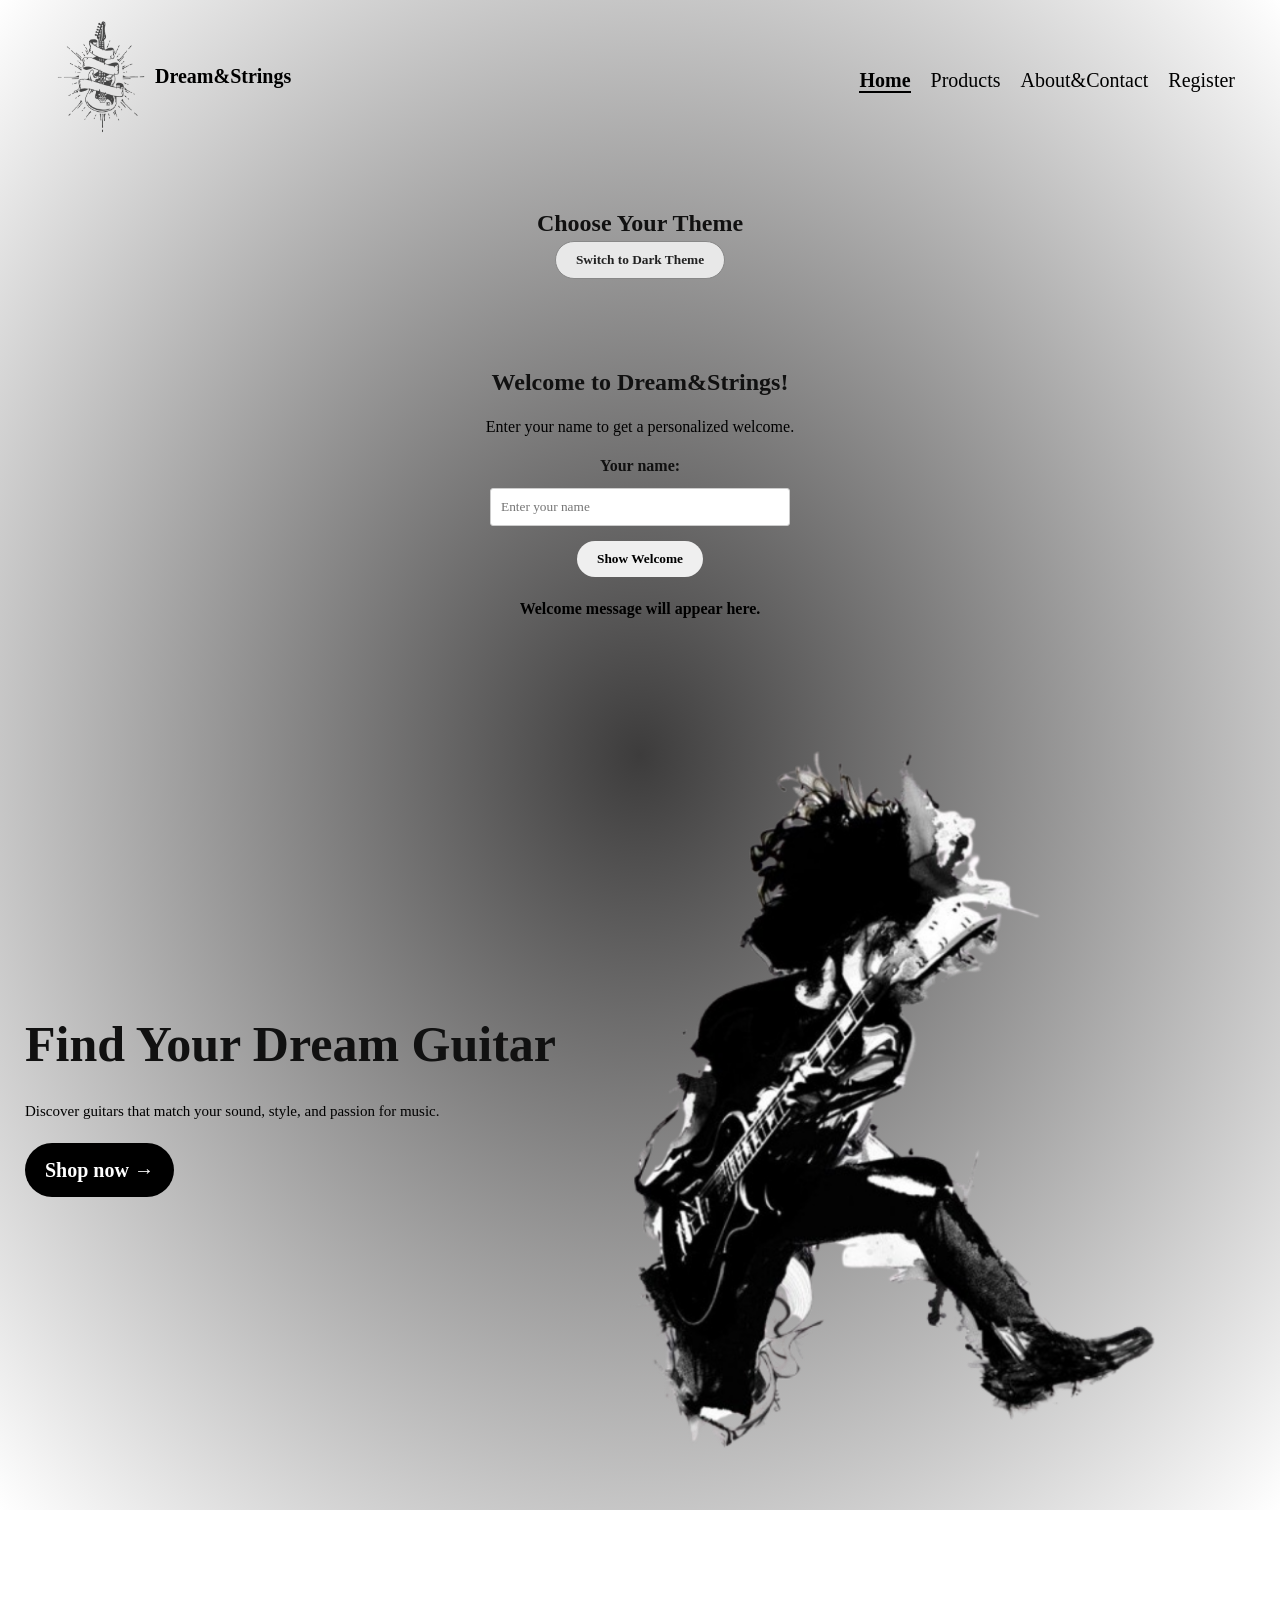
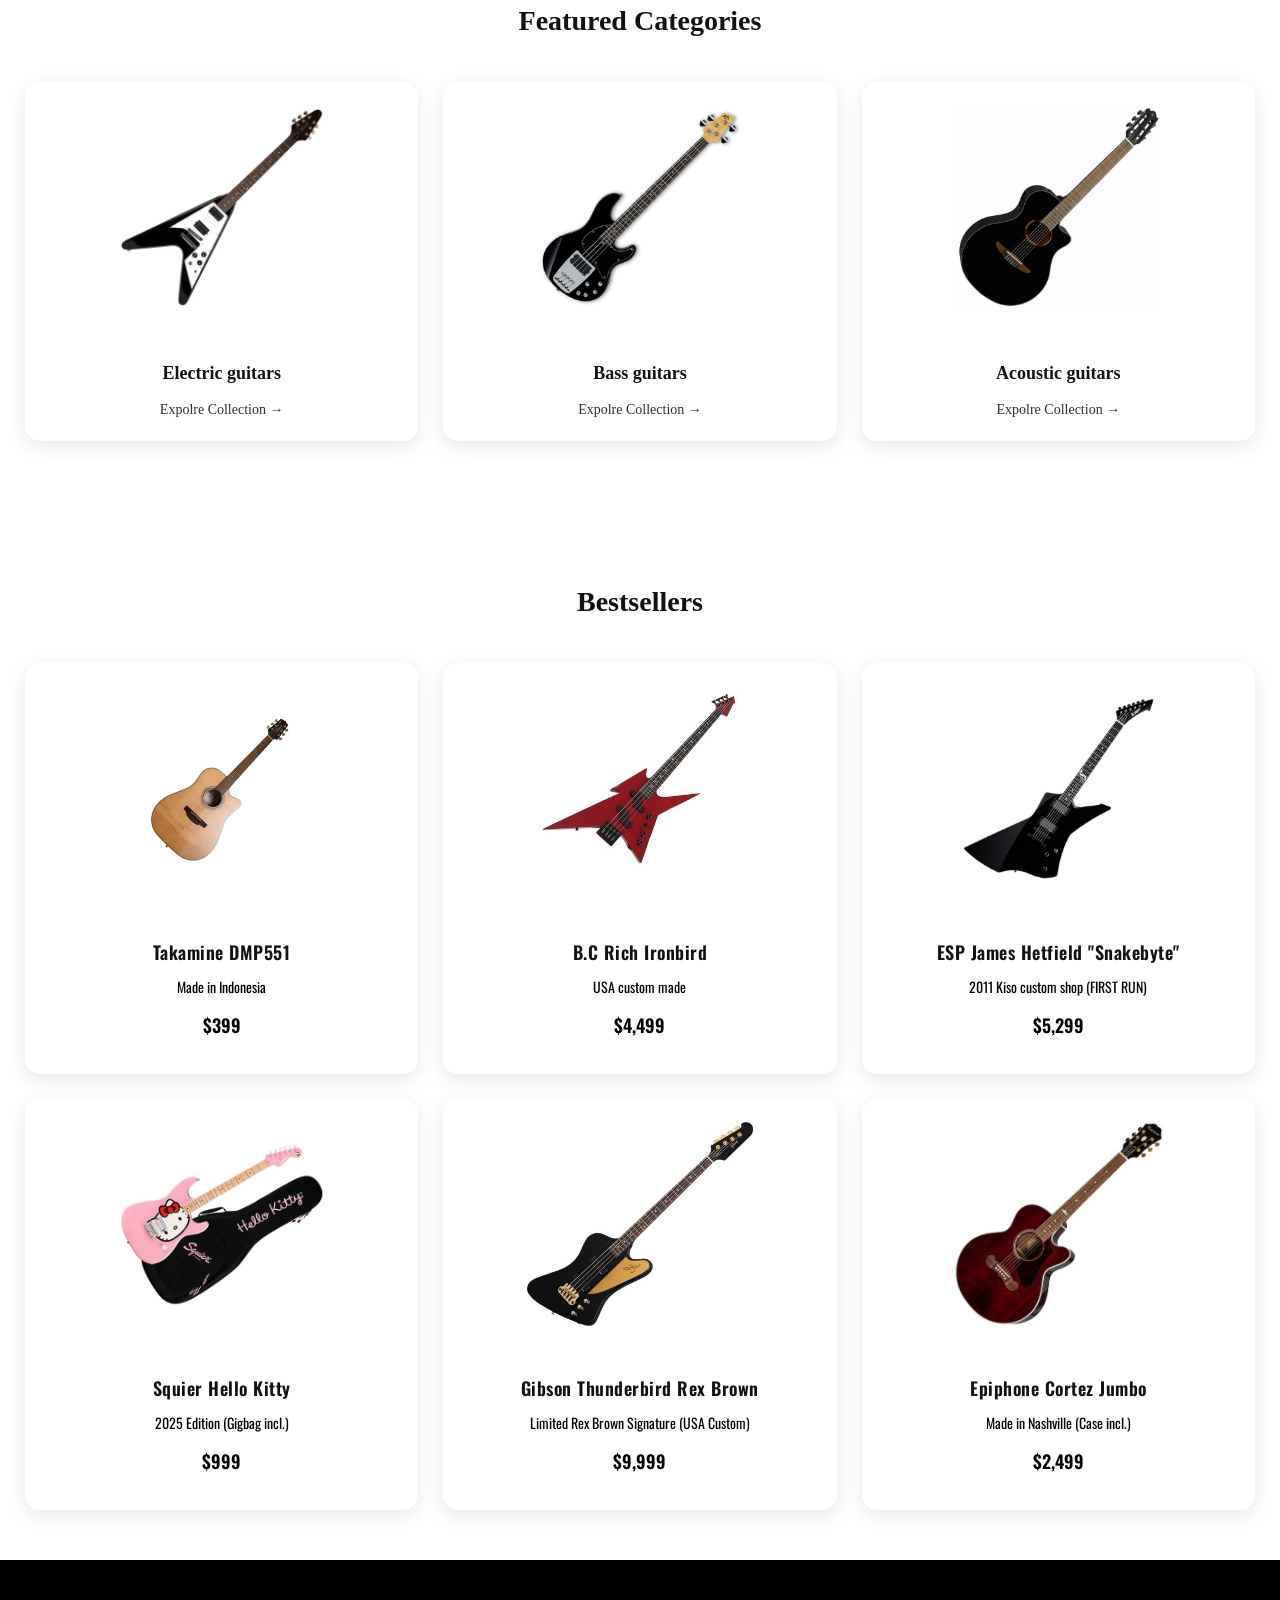
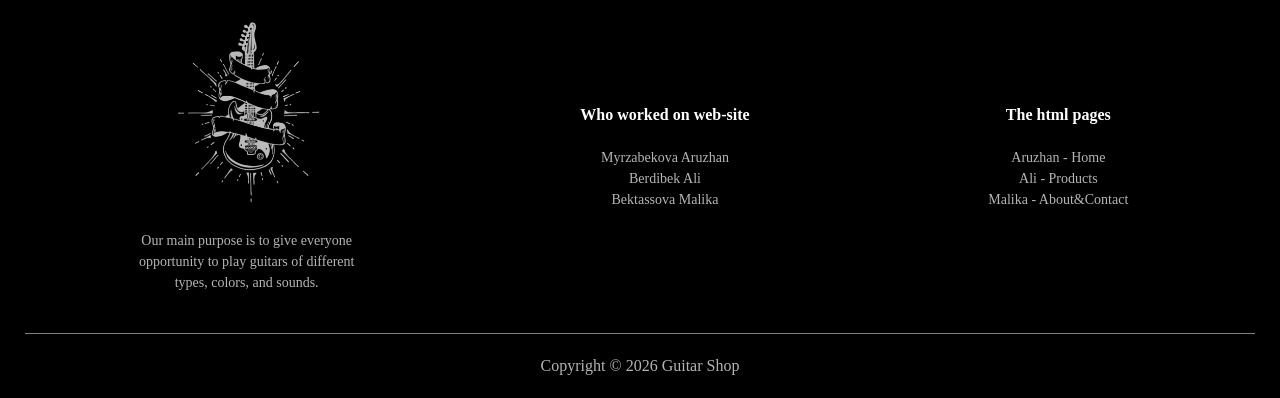
==== commit 2ac25159: "Added Light/Dark theme, personal greeting changes in style1.css, added external file script.js" ====
--- a/index.html
+++ b/index.html
@@ -9,7 +9,7 @@
   <link rel="stylesheet" href="responsive.css">
   
 </head>
-<body>
+<body class="light-theme">
   <header class="header">
     <div class="container">
       <div class="navbar">
@@ -26,6 +26,22 @@
           </ul>
         </nav>
       </div>
+      <section class="theme-section">
+        <h2>Choose Your Theme</h2>
+        <button type="button" id="themeBtn">
+          Switch to Dark Theme
+        </button>
+      </section>
+      <section class="welcome-section">
+        <h2>Welcome to Dream&Strings!</h2>
+        <p>Enter your name to get a personalized welcome.</p>
+        <label for="userName">Your name: </label>
+        <input type="text" id="userName" placeholder="Enter your name">
+        <button type="button" id="welcomeBtn">
+          Show Welcome
+        </button>
+        <p id="welcomeMessage">Welcome message will appear here.</p>
+      </section>
       <section class="hero">
         <div class="row">
           <div class="hero-text">
@@ -181,6 +197,6 @@
       <p class="copyright">Copyright &copy 2026 Guitar Shop</p>
     </div>
   </footer>
+  <script src="script.js"></script>
 </body>
-
 </html>
--- a/style1.css
+++ b/style1.css
@@ -535,21 +535,48 @@
   resize: vertical;
 }
 
-.faq-section details {
+.faq-item {
   background: white;
   border: 1px solid #ddd;
   border-radius: 10px;
+  margin-bottom: 10px;
+  overflow: hidden;
+}
+
+.faq-question {
+  width: 100%;
+  text-align: left;
+  background: none;
+  border: none;
   padding: 1rem 1.25rem;
-  margin-bottom: 0.75rem;
-}
-
-.faq-section summary {
+  font-size: 1.1rem;
+  font-family: inherit;
+  color: #333;
   cursor: pointer;
   font-weight: bold;
-}
-
-.faq-section details p {
-  margin-top: 0.5rem;
+  position: relative;
+}
+
+.faq-question::after {
+  content: "+";
+  position: absolute;
+  right: 1.25rem;
+  font-size: 1.5rem;
+  line-height: 1;
+  transition: transform 0.3s;
+}
+
+.faq-question[aria-expanded="true"]::after {
+  content: "-";
+}
+
+.faq-question:hover {
+  background-color: #f9f9f9;
+}
+
+.faq-answer {
+  padding: 0 1.25rem 1rem 1.25rem;
+  color: #555;
 }
 
 .demo-result {
@@ -710,3 +737,134 @@
   border-color: rgb(90, 90, 90);
   color: white;
 }
+.was-validated .form-control:valid ~ .invalid-feedback{
+  display: none !important;
+}
+.was-validated .form-control:invalid ~ .invalid-feedback{
+  display: block !important;
+}
+.welcome-section{
+  text-align: center;
+  padding: 30px 20px;
+  margin: 30px auto;
+  max-width: 600px;
+}
+.welcome-section h2{
+  margin-bottom: 15px;
+}
+.welcome-section p{
+  margin-bottom: 15px;
+}
+.welcome-section label{
+  display: block;
+  margin-bottom: 10px;
+  font-weight: bold;
+}
+.welcome-section input{
+  display: block;
+  width: 100%;
+  max-width: 300px;
+  padding: 10px;
+  margin: 0 auto 15px;
+  border: 1px solid #ccc;
+  border-radius: 3px;
+}
+.welcome-section button{
+  padding: 10px 20px;
+  cursor: pointer;
+  border: none;
+  border-radius: 30px;
+}
+#welcomeMessage {
+  margin-top: 20px;
+  font-weight: bold;
+}
+body {
+  background-color: #ffffff;
+  color: #222222;
+  transition: background-color 0.3s, color 0.3s;
+}
+body.light-theme {
+  background-color: #ffffff;
+  color: #111;
+}
+body.dark-theme {
+  background-color: #1e1e1e;
+  color: #ffffff;
+}
+.theme-section {
+  text-align: center;
+  padding: 25px 20px;
+  margin: 20px auto;
+}
+#themeBtn {
+  padding: 10px 20px;
+  border: 1px solid #888888;
+  border-radius: 30px;
+  cursor: pointer;
+  background-color: #e8e8e8;
+  color: #222222;
+  font-weight: bold;
+}
+.category-image img,
+.product-image img {
+  border-radius: 20px;
+  background: #ffffff;
+  padding: 8px;
+}
+body.dark-theme .header {
+  background: radial-gradient(#767676, #1c1c1c);
+}
+
+body.dark-theme a,
+body.dark-theme p,
+body.dark-theme .logo-name,
+body.dark-theme .category-link {
+  color: #ffffff;
+}
+body.dark-theme .category-link:hover {
+  color: #dddddd;
+}
+body.dark-theme nav a[aria-current="page"] {
+  border-bottom-color: #ffffff;
+}
+body.dark-theme a:focus-visible,
+body.dark-theme button:focus-visible,
+body.dark-theme input:focus-visible {
+  outline-color: #ffffff;
+}
+body.dark-theme .category-card,
+body.dark-theme .product-card {
+  background-color: #3a3a3a;
+  border: 1px solid #ffffff;
+  box-shadow: 0 5px 20px rgba(255, 255, 255, 0.08);
+}
+body.dark-theme .category-card:hover,
+body.dark-theme .product-card:hover {
+  box-shadow: 0 5px 20px rgba(255, 255, 255, 0.2);
+}
+body.dark-theme .btn {
+  background: #111111;
+  color: #ffffff;
+  border: 1px solid #ffffff;
+}
+body.dark-theme .btn:hover {
+  background: #111;
+}
+body.dark-theme #themeBtn,
+body.dark-theme .welcome-section button {
+  background-color: #111;
+  color: #ffffff;
+  border: 1px solid #ffffff;
+}
+button,
+input,
+select,
+textarea {
+  font-family: inherit;
+}
+ 
+button,
+.btn {
+  font-weight: bold;
+}
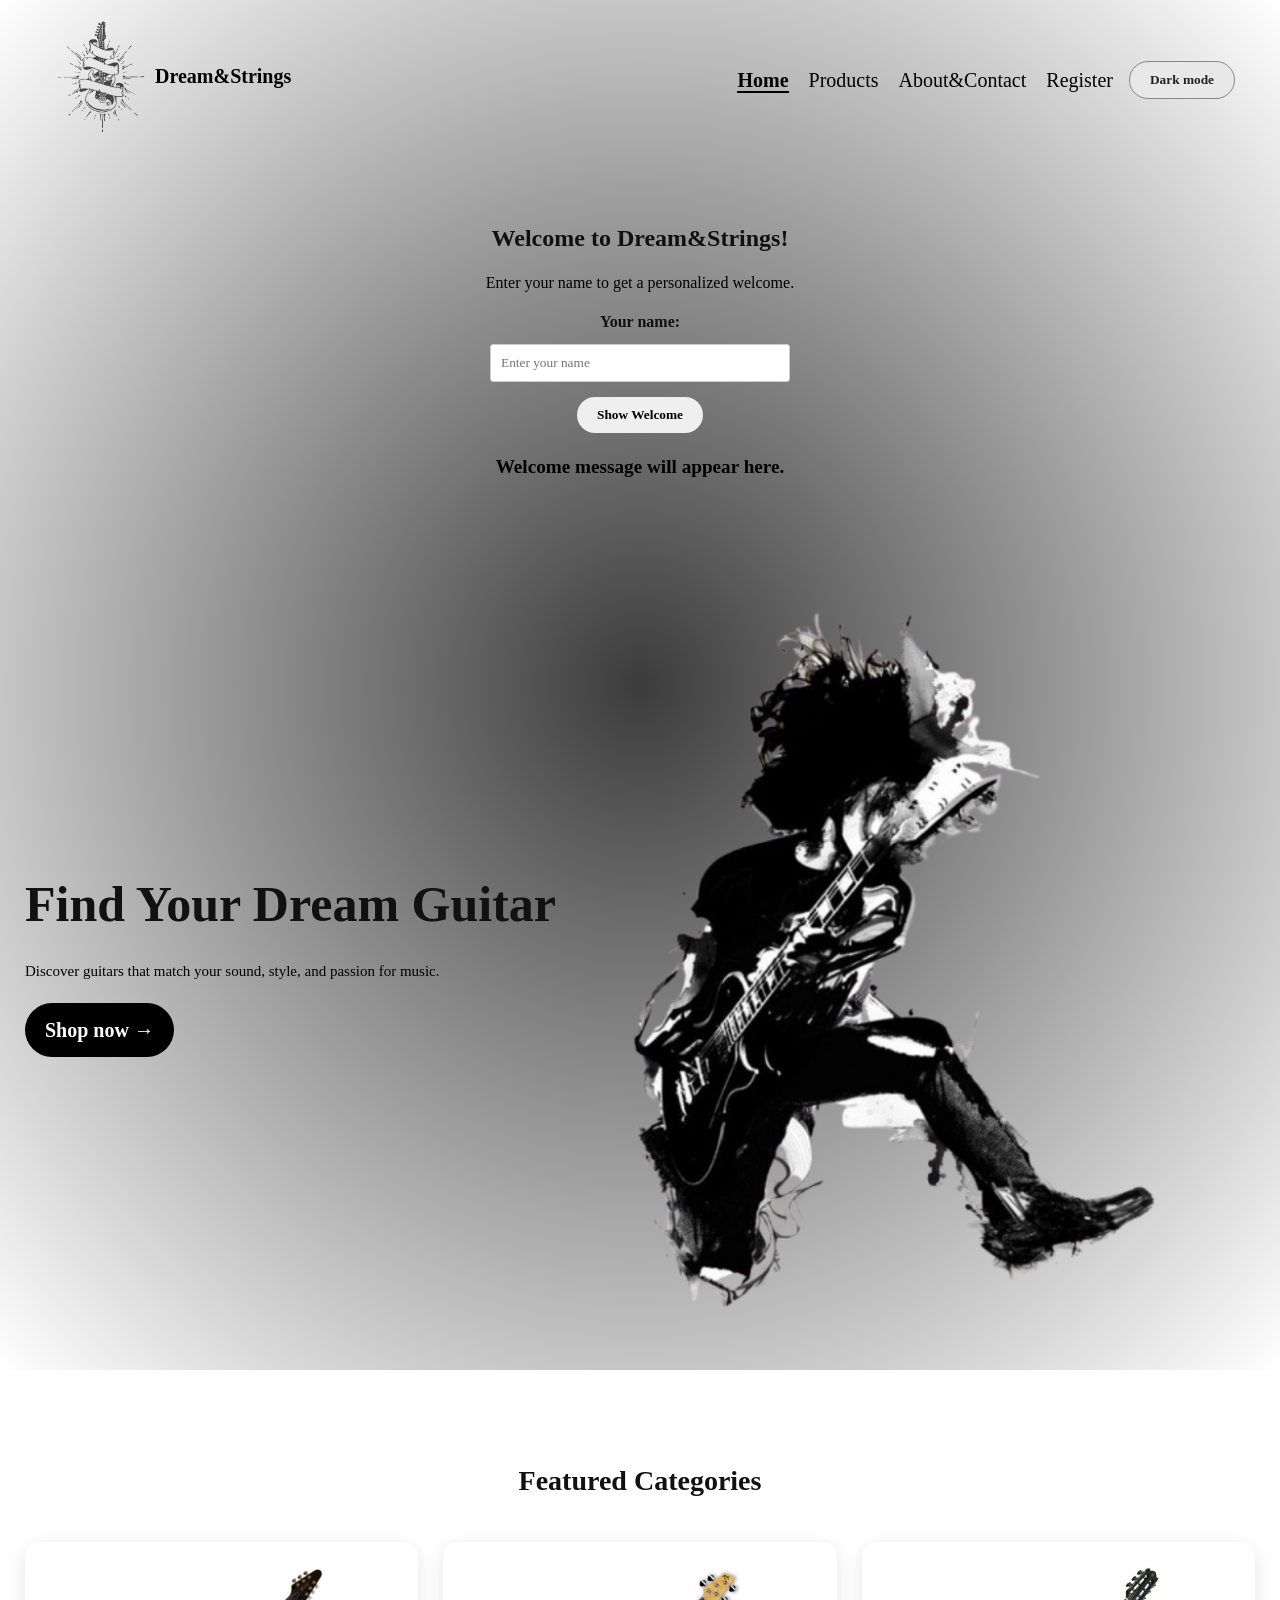
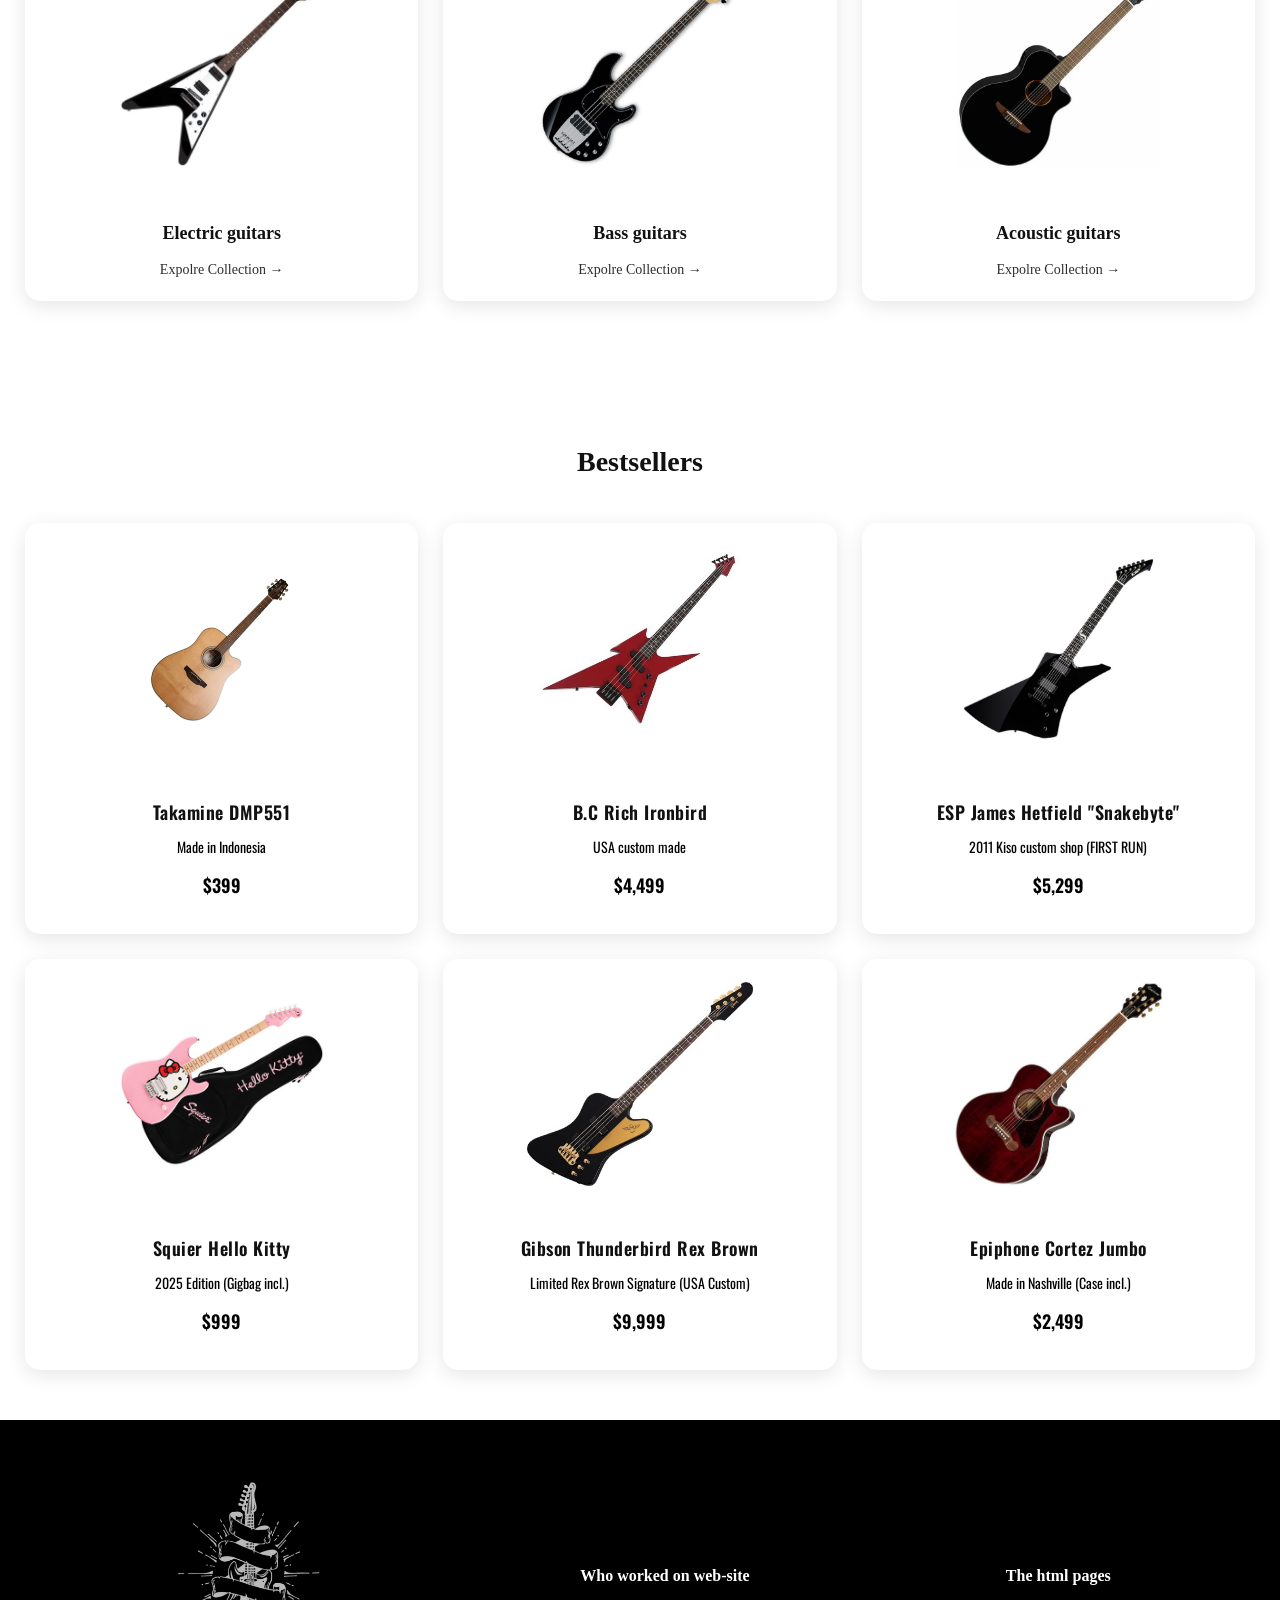
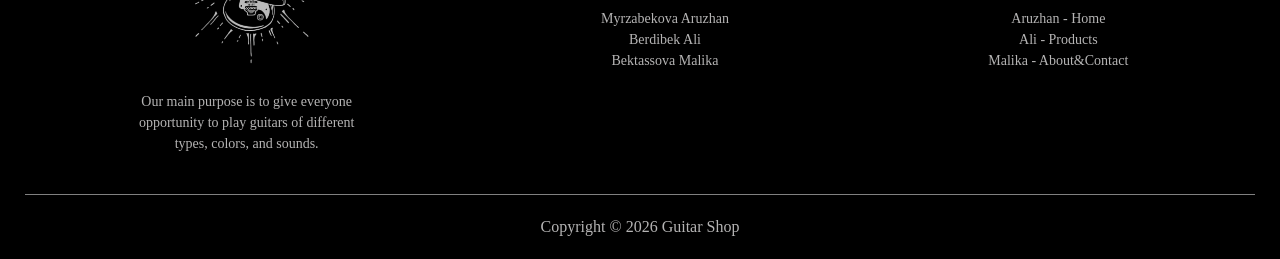
==== commit efefb085: "Adding dark/light theme to all pages, modify js code to use jQuery Interactions" ====
--- a/index.html
+++ b/index.html
@@ -25,13 +25,9 @@
              <li><a href="registration.html">Register</a></li>
           </ul>
         </nav>
+        <button type="button" id="themeBtn" class="theme-toggle" aria-pressed="false">
+          Dark Mode</button>
       </div>
-      <section class="theme-section">
-        <h2>Choose Your Theme</h2>
-        <button type="button" id="themeBtn">
-          Switch to Dark Theme
-        </button>
-      </section>
       <section class="welcome-section">
         <h2>Welcome to Dream&Strings!</h2>
         <p>Enter your name to get a personalized welcome.</p>
@@ -194,9 +190,10 @@
         </div>
       </div>
       <hr>
-      <p class="copyright">Copyright &copy 2026 Guitar Shop</p>
+      <p class="copyright">Copyright &copy; 2026 Guitar Shop</p>
     </div>
   </footer>
-  <script src="script.js"></script>
+<script src="https://code.jquery.com/jquery-3.7.1.min.js"></script>
+<script src="script.js"></script>
 </body>
 </html>
--- a/style1.css
+++ b/style1.css
@@ -1,4 +1,3 @@
-
 @import url('https://fonts.googleapis.com/css2?family=Oswald:wght@400;500;600;700&display=swap');
 
 * {
@@ -214,8 +213,6 @@
   grid-template-columns: 1fr;
   gap: 20px;
 }
-
-/* Шрифт применяется только к карточкам гитар */
 
 .product-card {
   font-family: 'Oswald', sans-serif;
@@ -778,6 +775,7 @@
 #welcomeMessage {
   margin-top: 20px;
   font-weight: bold;
+  font-size: 1.2rem;
 }
 body {
   background-color: #ffffff;
@@ -791,6 +789,9 @@
 body.dark-theme {
   background-color: #1e1e1e;
   color: #ffffff;
+}
+body.dark-theme .form-text{
+  color:#dedddd
 }
 .theme-section {
   text-align: center;
@@ -857,14 +858,70 @@
   color: #ffffff;
   border: 1px solid #ffffff;
 }
-button,
-input,
-select,
-textarea {
+body.dark-theme .registration-section,
+body.dark-theme .feedback-form,
+body.dark-theme .faq-item {
+  background-color: #2b2b2b;
+  color: #fff;
+  border-color: #8e8c8c;
+}
+
+body.dark-theme .registration-section p,
+body.dark-theme .registration-section label,
+body.dark-theme .registration-section legend,
+body.dark-theme .feedback-form label,
+body.dark-theme .feedback-form h3,
+body.dark-theme .faq-question {
+  color: #fff;
+}
+
+body.dark-theme .registration-section input,
+body.dark-theme .registration-section select,
+body.dark-theme .feedback-form input,
+body.dark-theme .feedback-form textarea,
+body.dark-theme .feedback-form select {
+  background-color: #1e1e1e;
+  color: #fff;
+  border-color: #777;
+}
+
+body.dark-theme .faq-question:hover {
+  background-color: #3a3a3a;
+}
+
+body.dark-theme .faq-answer {
+  color: #ddd;
+}
+
+body.dark-theme input::placeholder,
+body.dark-theme textarea::placeholder {
+  color: #bbb;
+}
+button,input,select,textarea {
   font-family: inherit;
 }
  
 button,
 .btn {
   font-weight: bold;
+}
+
+.theme-toggle:focus-visible{
+  outline: 2px solid currentColor;
+  outline-offset: 3px;
+}
+.navbar #themeBtn{
+  margin: 12px 0 0;
+  flex-shrink: 0;
+}
+body.dark-theme.theme-toggle{
+  background: #222222;
+  color: #fff;
+  border-color: #aaa;
+}
+body.dark-theme .theme-toggle:hover{
+  background: #444;
+}
+[hidden] {
+  display: none !important;
 }
--- a/responsive.css
+++ b/responsive.css
@@ -25,6 +25,9 @@
   nav a {
     font-size: 17px;
   }
+  .navbar #themeBtn{
+    margin: 0 0 0 16px;
+  }
   .hero{
     flex-direction: row;
     align-items: center;
@@ -69,37 +72,51 @@
   .registration-section h1{
     font-size:32px;
   }
-   .registration-intro, 
-    .registration-section > p{
-      font-size: 16px;
-      margin-bottom: 30px;
-    }
-     .registration-form{
-     grid-template-columns: repeat(2, minmax(0, 1fr));
-     gap: 20px 24px;
-     }
-     .registration-form > .col-md-6{
-      grid-column: span 1;
-     }
-     .registration-section fieldset{
-      padding:14px 20px
-     }
-     .registration-section fieldset .form-check{
-      display: inline-flex;
-      margin-right: 24px;
-     }
-     .registration-section .form-check-label{
-      flex: initial;
-     }
-     .registration-actions{
-      flex-direction: row;
-      flex-wrap: wrap;
-      margin-top: 20px;
-     }
-     .registration-actions .btn{
-      width: auto;
-      min-width: 150px;
-     }
+  .registration-intro, 
+  .registration-section > p{
+    font-size: 16px;
+    margin-bottom: 30px;
+  }
+  .registration-form{
+    grid-template-columns: repeat(2, minmax(0, 1fr));
+    gap: 20px 24px;
+  }
+  .registration-form > .col-md-6{
+    grid-column: span 1;
+  }
+  .registration-section fieldset{
+    padding:14px 20px
+  }
+  .registration-section fieldset .form-check{
+    display: inline-flex;
+    margin-right: 24px;
+  }
+  .registration-section .form-check-label{
+    flex: initial;
+  }
+  .registration-actions{
+    flex-direction: row;
+    flex-wrap: wrap;
+    margin-top: 20px;
+  }
+  .registration-actions .btn{
+    width: auto;
+    min-width: 150px;
+  }
+  .about-row {
+    grid-template-columns: 1fr 1fr;
+    gap: 2.5rem;
+  }
+  .team-grid {
+    grid-template-columns: repeat(2, minmax(0, 1fr));
+  }
+  .contact-row {
+    grid-template-columns: 1fr 1fr;
+    gap: 3rem;
+  }
+  .feedback-form {
+    padding: 2rem;
+  }
 }
 @media (min-width:64rem){
   .container {
@@ -251,25 +268,7 @@
   .registration-actions{
     margin-top: 16px;
   }
-}
-@media (min-width: 48rem) {
-  .about-row {
-    grid-template-columns: 1fr 1fr;
-    gap: 2.5rem;
-  }
-  .team-grid {
-    grid-template-columns: repeat(2, minmax(0, 1fr));
-  }
-  .contact-row {
-    grid-template-columns: 1fr 1fr;
-    gap: 3rem;
-  }
-  .feedback-form {
-    padding: 2rem;
-  }
-}
-@media (min-width: 64rem) {
   .team-grid {
     grid-template-columns: repeat(3, minmax(0, 1fr));
   }
-}+}
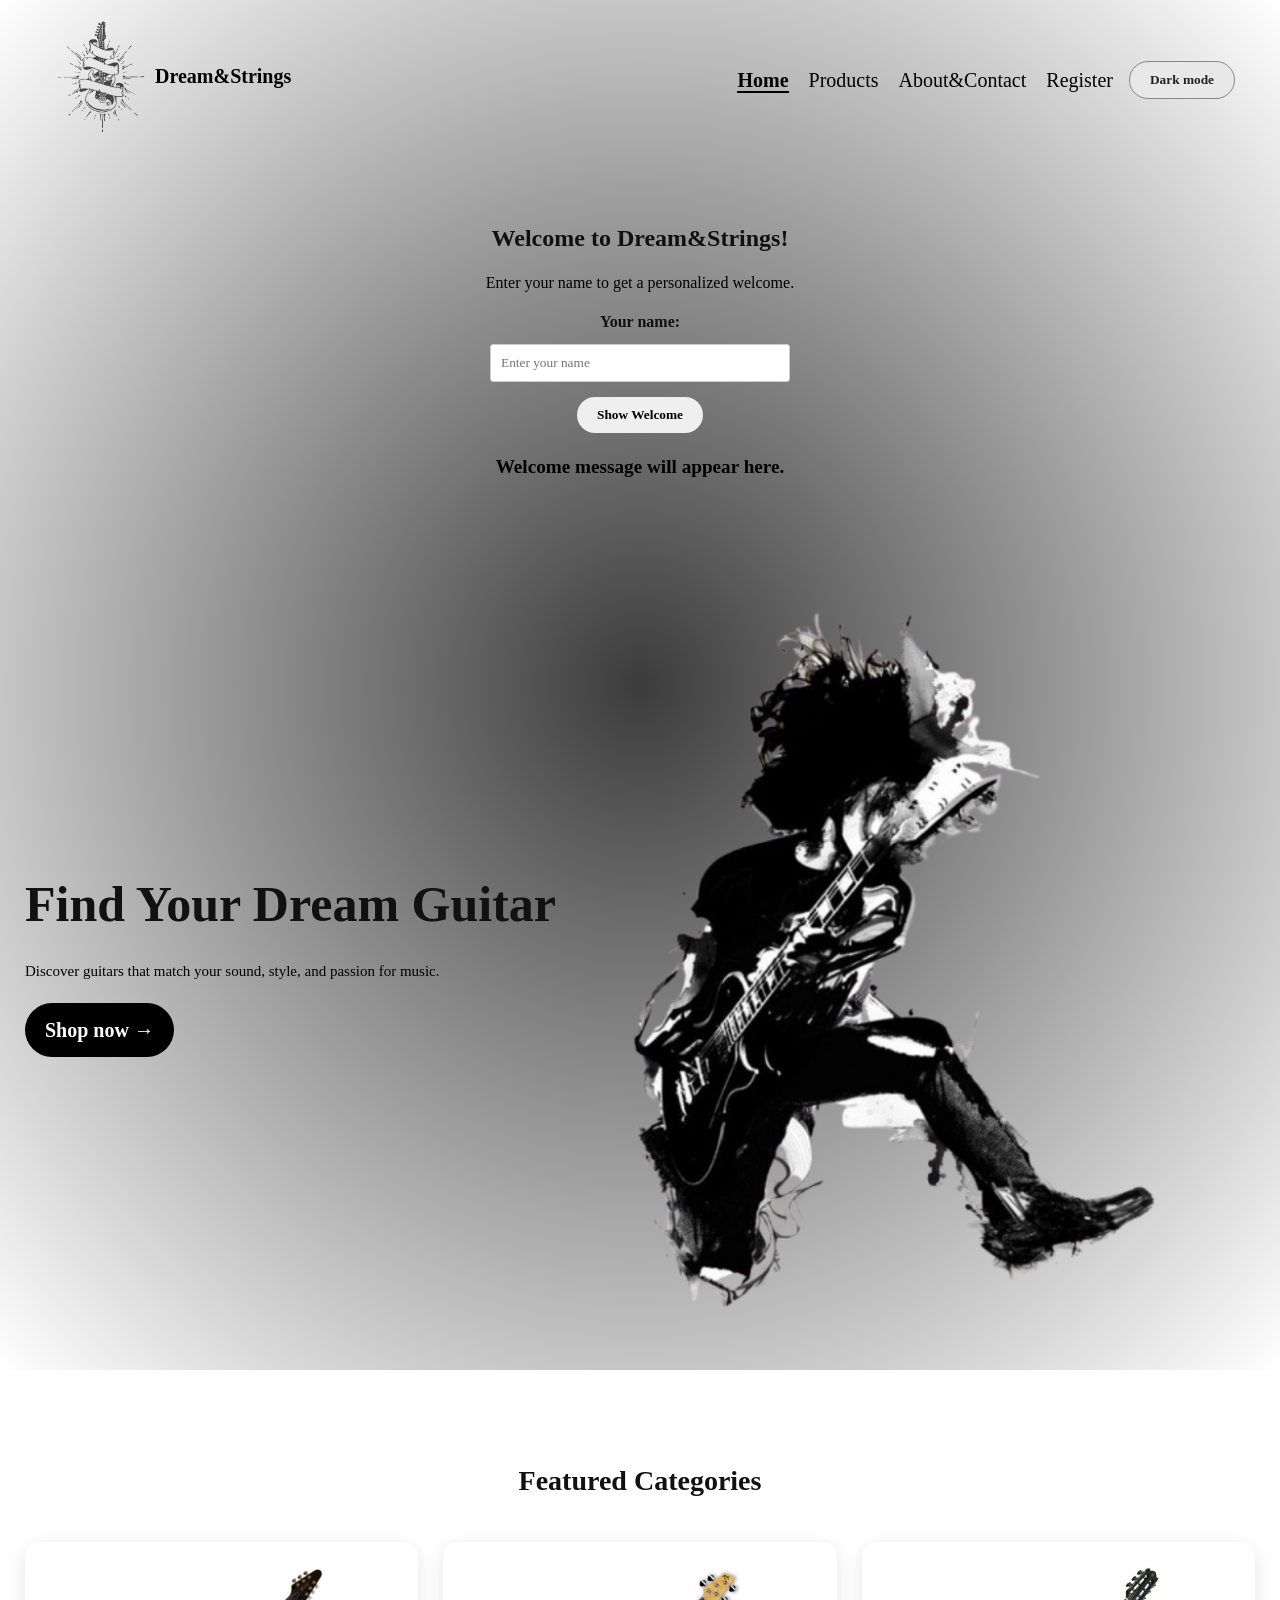
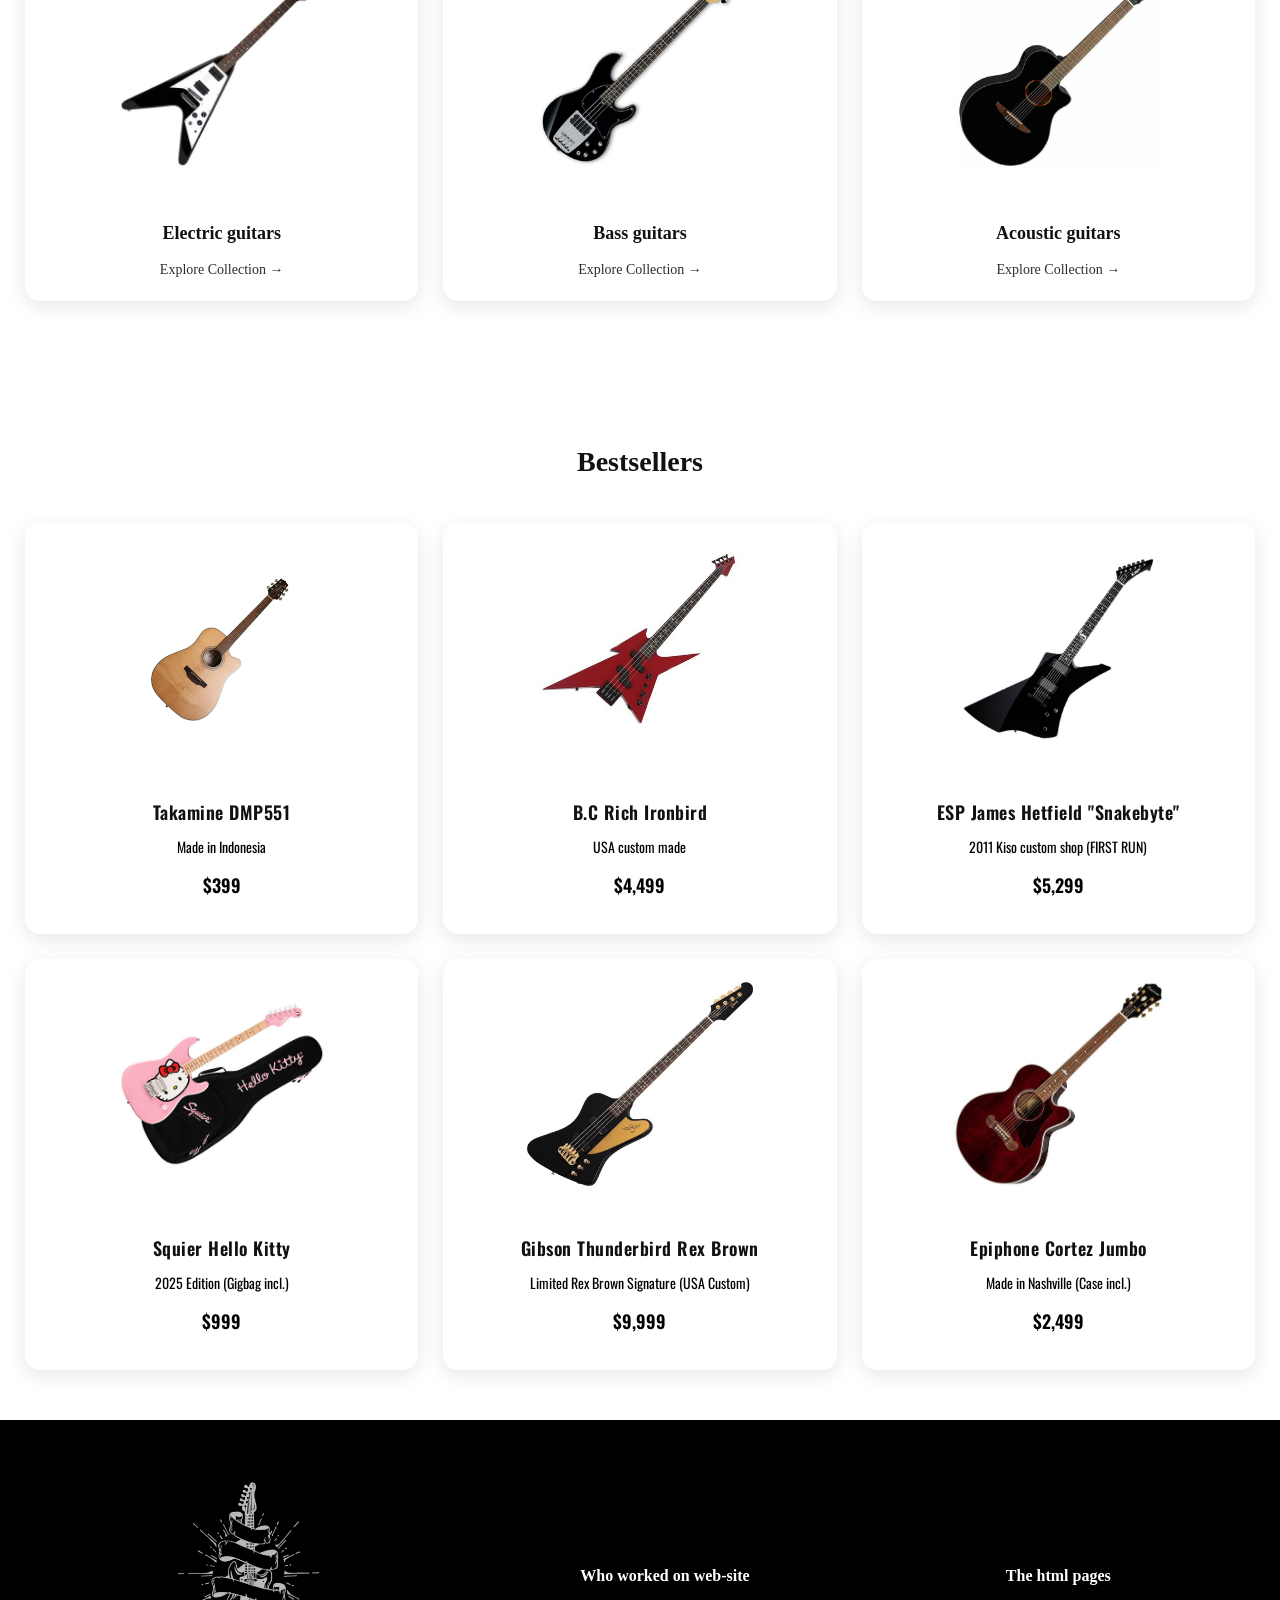
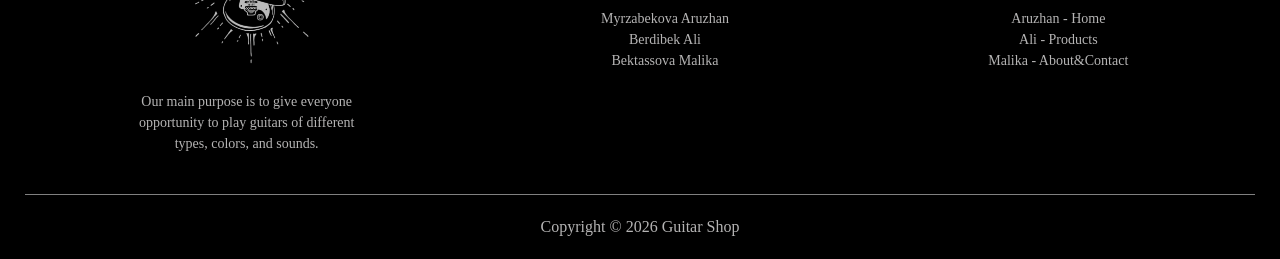
==== commit 62601a4e: "Minor changes to button animation" ====
--- a/index.html
+++ b/index.html
@@ -62,7 +62,7 @@
           </a>
           <div class="category-info">
             <h3>Electric guitars</h3>
-            <a href="products.html#electric" class="category-link">Expolre Collection &#8594;</a>
+            <a href="products.html#electric" class="category-link">Explore Collection &#8594;</a>
           </div>
         </article>
         <article class="category-card">
@@ -71,7 +71,7 @@
           </a>
           <div class="category-info">
             <h3>Bass guitars</h3>
-            <a href="products.html#bass" class="category-link">Expolre Collection &#8594;</a>
+            <a href="products.html#bass" class="category-link">Explore Collection &#8594;</a>
           </div>
         </article>
         <article class="category-card">
@@ -80,7 +80,7 @@
           </a>
           <div class="category-info">
             <h3>Acoustic guitars</h3>
-            <a href="products.html#acoustic" class="category-link">Expolre Collection &#8594;</a>
+            <a href="products.html#acoustic" class="category-link">Explore Collection &#8594;</a>
           </div>
         </article>
       </div>
--- a/style1.css
+++ b/style1.css
@@ -654,7 +654,9 @@
   border-color: black;
   box-shadow: 0 0 0 0.2rem rgba(0, 0, 0, 0.15);
 }
- 
+.success-hidden{
+  display: none;
+}
 .registration-section .form-text {
   margin-top: 6px;
   font-size: 0.85rem;
@@ -924,4 +926,14 @@
 }
 [hidden] {
   display: none !important;
+}
+.hero-button, #themeBtn, #welcomeBtn{
+  transition: background-color 0.3s ease, color 0.3s ease, transform 0.3s ease, box-shadow 0.3s ease;
+}
+.hero-button:hover, #themeBtn:hover, #welcomeBtn:hover{
+  transform: translateY(0) scale(0.97);
+}
+.hero-button:focus-visible, #themeBtn:focus-visible, #welcomeBtn:focus-visible{
+  outline: 2px solid  #444444;
+  outline-offset: 4px;
 }
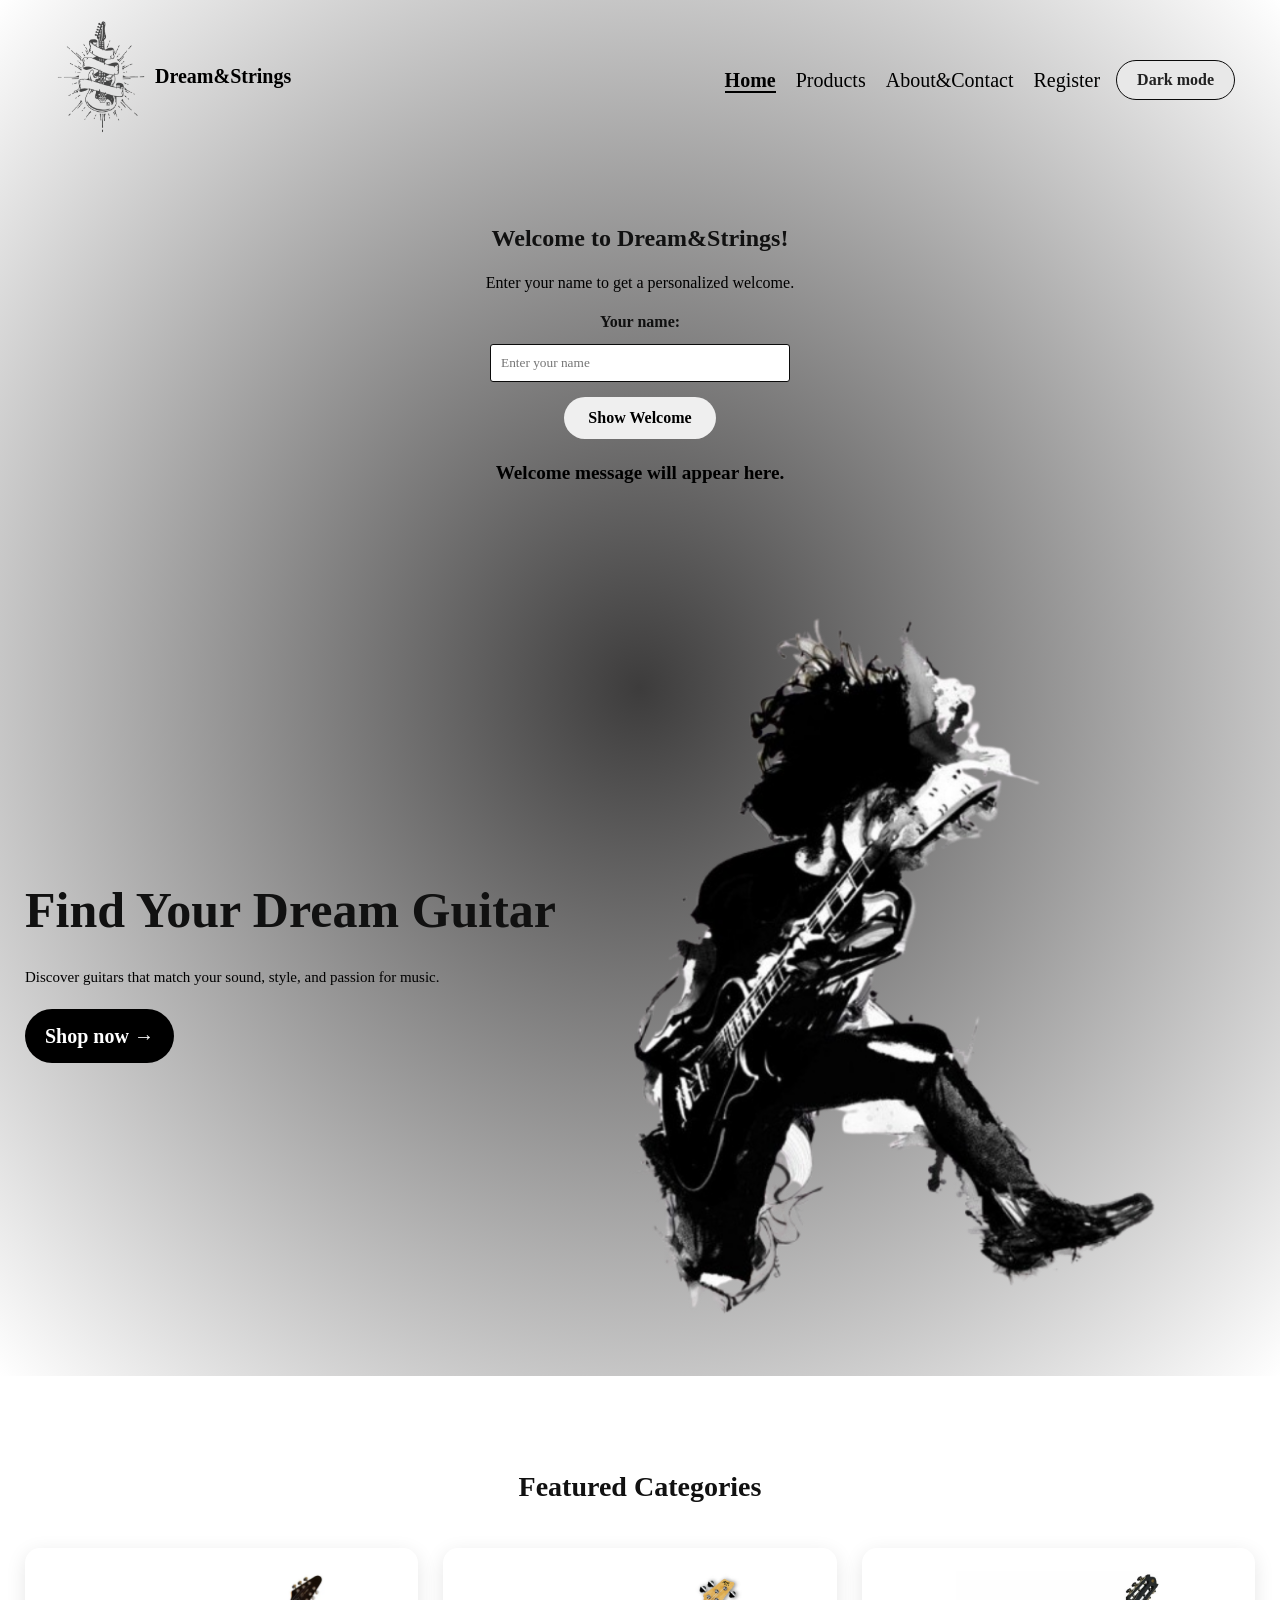
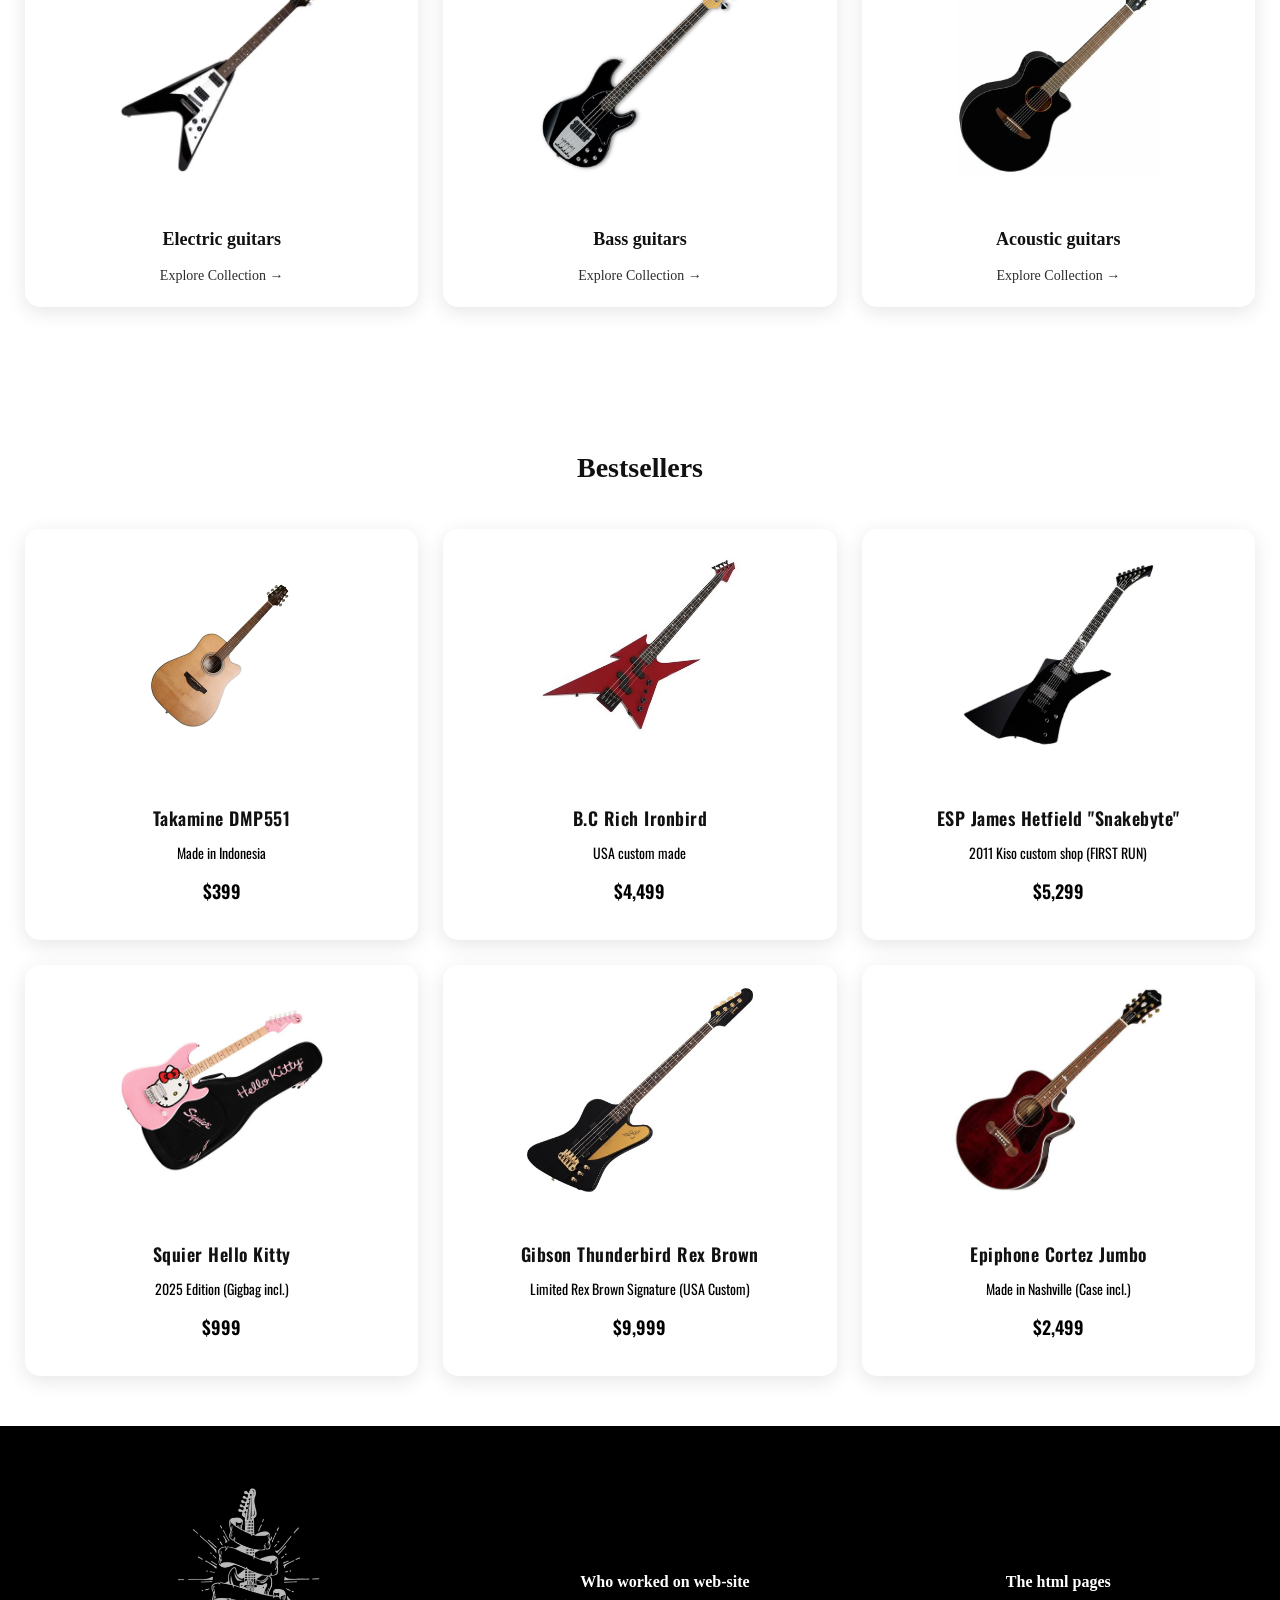
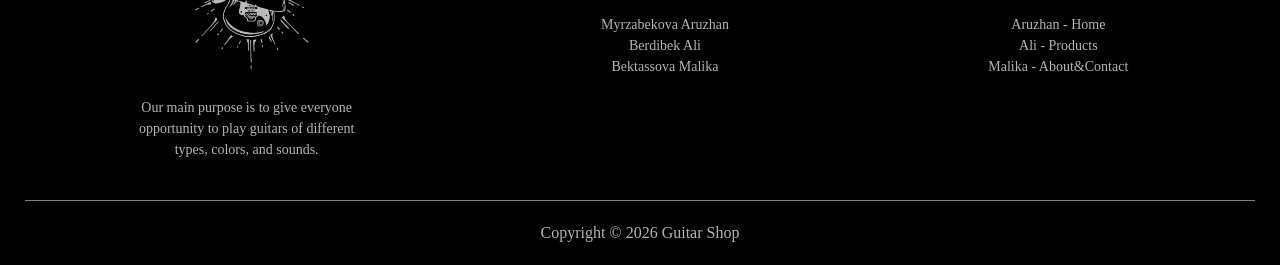
==== commit 226fec4a: "Adding favicon" ====
--- a/index.html
+++ b/index.html
@@ -1,13 +1,12 @@
 <!DOCTYPE html>
 <html lang="en">
-
 <head>
   <meta charset="UTF-8">
   <meta name="viewport" content="width=device-width, initial-scale=1.0">
   <title>Guitar shop - Home</title>
   <link rel="stylesheet" href="style1.css">
   <link rel="stylesheet" href="responsive.css">
-  
+  <link rel="icon" type="image/x-icon" href="images/logo.png">
 </head>
 <body class="light-theme">
   <header class="header">
--- a/style1.css
+++ b/style1.css
@@ -739,9 +739,6 @@
 .was-validated .form-control:valid ~ .invalid-feedback{
   display: none !important;
 }
-.was-validated .form-control:invalid ~ .invalid-feedback{
-  display: block !important;
-}
 .welcome-section{
   text-align: center;
   padding: 30px 20px;
@@ -765,7 +762,7 @@
   max-width: 300px;
   padding: 10px;
   margin: 0 auto 15px;
-  border: 1px solid #ccc;
+  border: 1px solid #0b0b0b;
   border-radius: 3px;
 }
 .welcome-section button{
@@ -779,6 +776,11 @@
   font-weight: bold;
   font-size: 1.2rem;
 }
+#themeBtn,
+#welcomeBtn {
+    font-size: 16px;
+    padding: 12px 24px;
+}
 body {
   background-color: #ffffff;
   color: #222222;
@@ -802,7 +804,7 @@
 }
 #themeBtn {
   padding: 10px 20px;
-  border: 1px solid #888888;
+  border: 1px solid #0b0b0b;
   border-radius: 30px;
   cursor: pointer;
   background-color: #e8e8e8;
@@ -924,9 +926,7 @@
 body.dark-theme .theme-toggle:hover{
   background: #444;
 }
-[hidden] {
-  display: none !important;
-}
+
 .hero-button, #themeBtn, #welcomeBtn{
   transition: background-color 0.3s ease, color 0.3s ease, transform 0.3s ease, box-shadow 0.3s ease;
 }
@@ -934,6 +934,159 @@
   transform: translateY(0) scale(0.97);
 }
 .hero-button:focus-visible, #themeBtn:focus-visible, #welcomeBtn:focus-visible{
-  outline: 2px solid  #444444;
+  outline: 2px solid  #4444;
   outline-offset: 4px;
-}+}
+
+[hidden] {
+    display: none !important;
+}
+
+.product-search,
+.favourites-section,
+.products-extra {
+    max-width: 900px;
+    margin: 35px auto;
+    padding: 25px;
+    border-radius: 15px;
+    background: #f5f3f0;
+}
+
+.product-search {
+    text-align: center;
+}
+
+.product-search h2,
+.favourites-section h2,
+.products-extra h2 {
+    margin-bottom: 12px;
+}
+
+.product-search label,
+.products-extra label {
+    display: block;
+    margin-top: 14px;
+}
+
+.product-search input,
+.favourites-section input,
+.products-extra input,
+.products-extra textarea {
+    width: 100%;
+    padding: 12px;
+    margin: 8px 0;
+    border: 1px solid #aaa;
+    border-radius: 8px;
+    font-size: 16px;
+}
+
+.filter-buttons {
+    display: flex;
+    flex-wrap: wrap;
+    justify-content: center;
+    gap: 10px;
+    margin: 16px 0;
+}
+
+.filter-btn,
+.favourites-section button,
+.enquiry-submit {
+    padding: 10px 18px;
+    border: 1px solid #444;
+    border-radius: 20px;
+    background: white;
+    cursor: pointer;
+}
+
+.filter-btn.active,
+.filter-btn:hover,
+.enquiry-submit {
+    background: #333;
+    color: white;
+}
+
+#resultCount,
+#favouriteCount {
+    font-weight: bold;
+    margin: 12px 0;
+}
+
+#noResults,
+#favouriteError,
+.field-error {
+    color: #a32323;
+}
+
+#favouriteList li {
+    display: flex;
+    justify-content: space-between;
+    align-items: center;
+    gap: 12px;
+    padding: 9px 0;
+    border-bottom: 1px solid #bbb;
+    overflow-wrap: anywhere;
+}
+
+#favouriteList span {
+    min-width: 0;
+}
+
+#emptyFavourites,
+#favouriteStatus {
+    margin-top: 10px;
+}
+
+.products-extra .faq-item {
+    margin: 10px 0;
+}
+
+.products-extra .faq-question {
+    width: 100%;
+}
+
+.products-extra .faq-answer {
+    padding: 12px 18px;
+}
+
+#guitarEnquiry {
+    margin-top: 20px;
+}
+
+#enquirySuccess {
+    padding: 12px;
+    margin-top: 12px;
+    background: #e1f3df;
+    color: #204920;
+    border-radius: 8px;
+}
+
+body.dark-theme .product-search,
+body.dark-theme .favourites-section,
+body.dark-theme .products-extra {
+    background: #303030;
+    color: white;
+}
+
+body.dark-theme .product-search p,
+body.dark-theme .favourites-section p,
+body.dark-theme .products-extra p {
+    color: inherit;
+}
+
+body.dark-theme .filter-btn {
+    color: #222;
+}
+
+body.dark-theme .filter-btn.active {
+    color: white;
+}
+
+body.dark-theme .field-error,
+body.dark-theme #favouriteError,
+body.dark-theme #noResults {
+    color: #ff9999;
+}
+
+body.dark-theme #enquirySuccess {
+    color: #204920;
+}
--- a/responsive.css
+++ b/responsive.css
@@ -272,3 +272,16 @@
     grid-template-columns: repeat(3, minmax(0, 1fr));
   }
 }
+
+@media (max-width: 600px) {
+    .product-search,
+    .favourites-section,
+    .products-extra {
+        margin: 20px 12px;
+        padding: 18px;
+    }
+
+    .filter-btn {
+        padding: 8px 12px;
+    }
+}
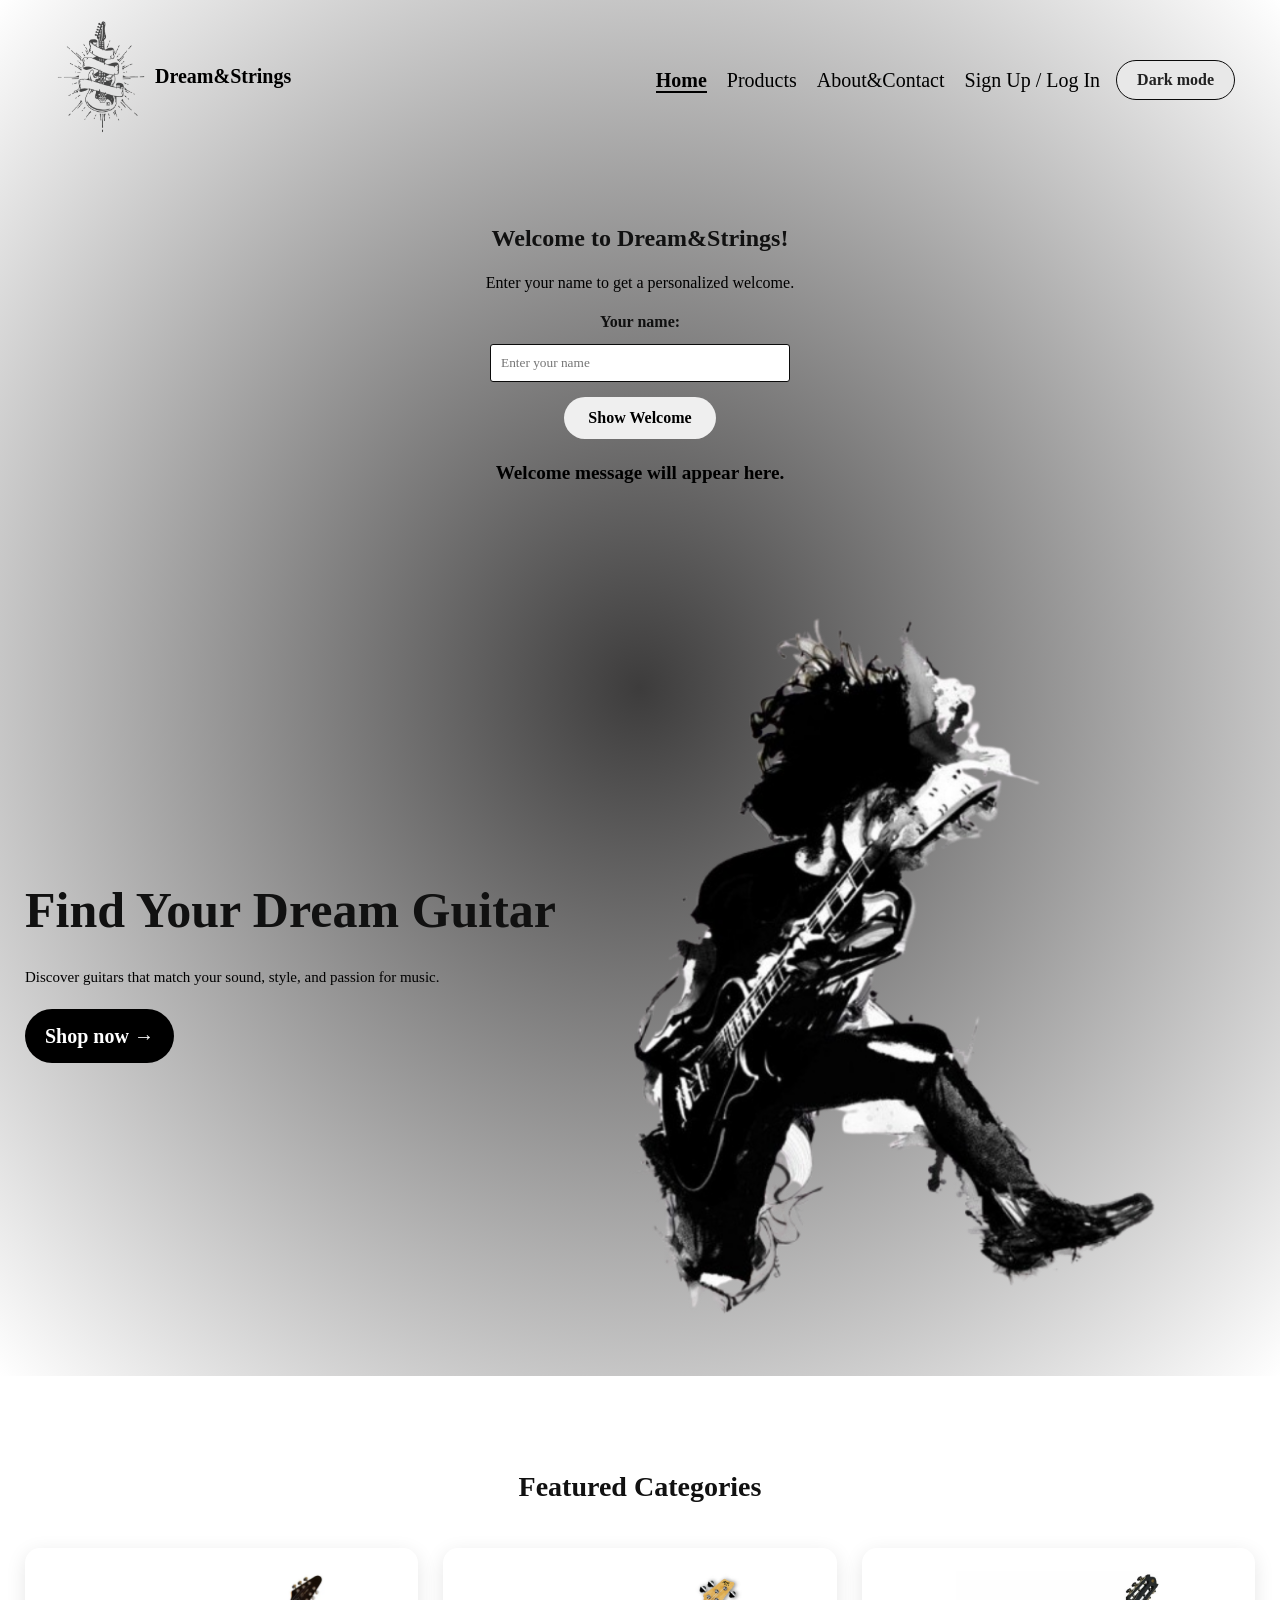
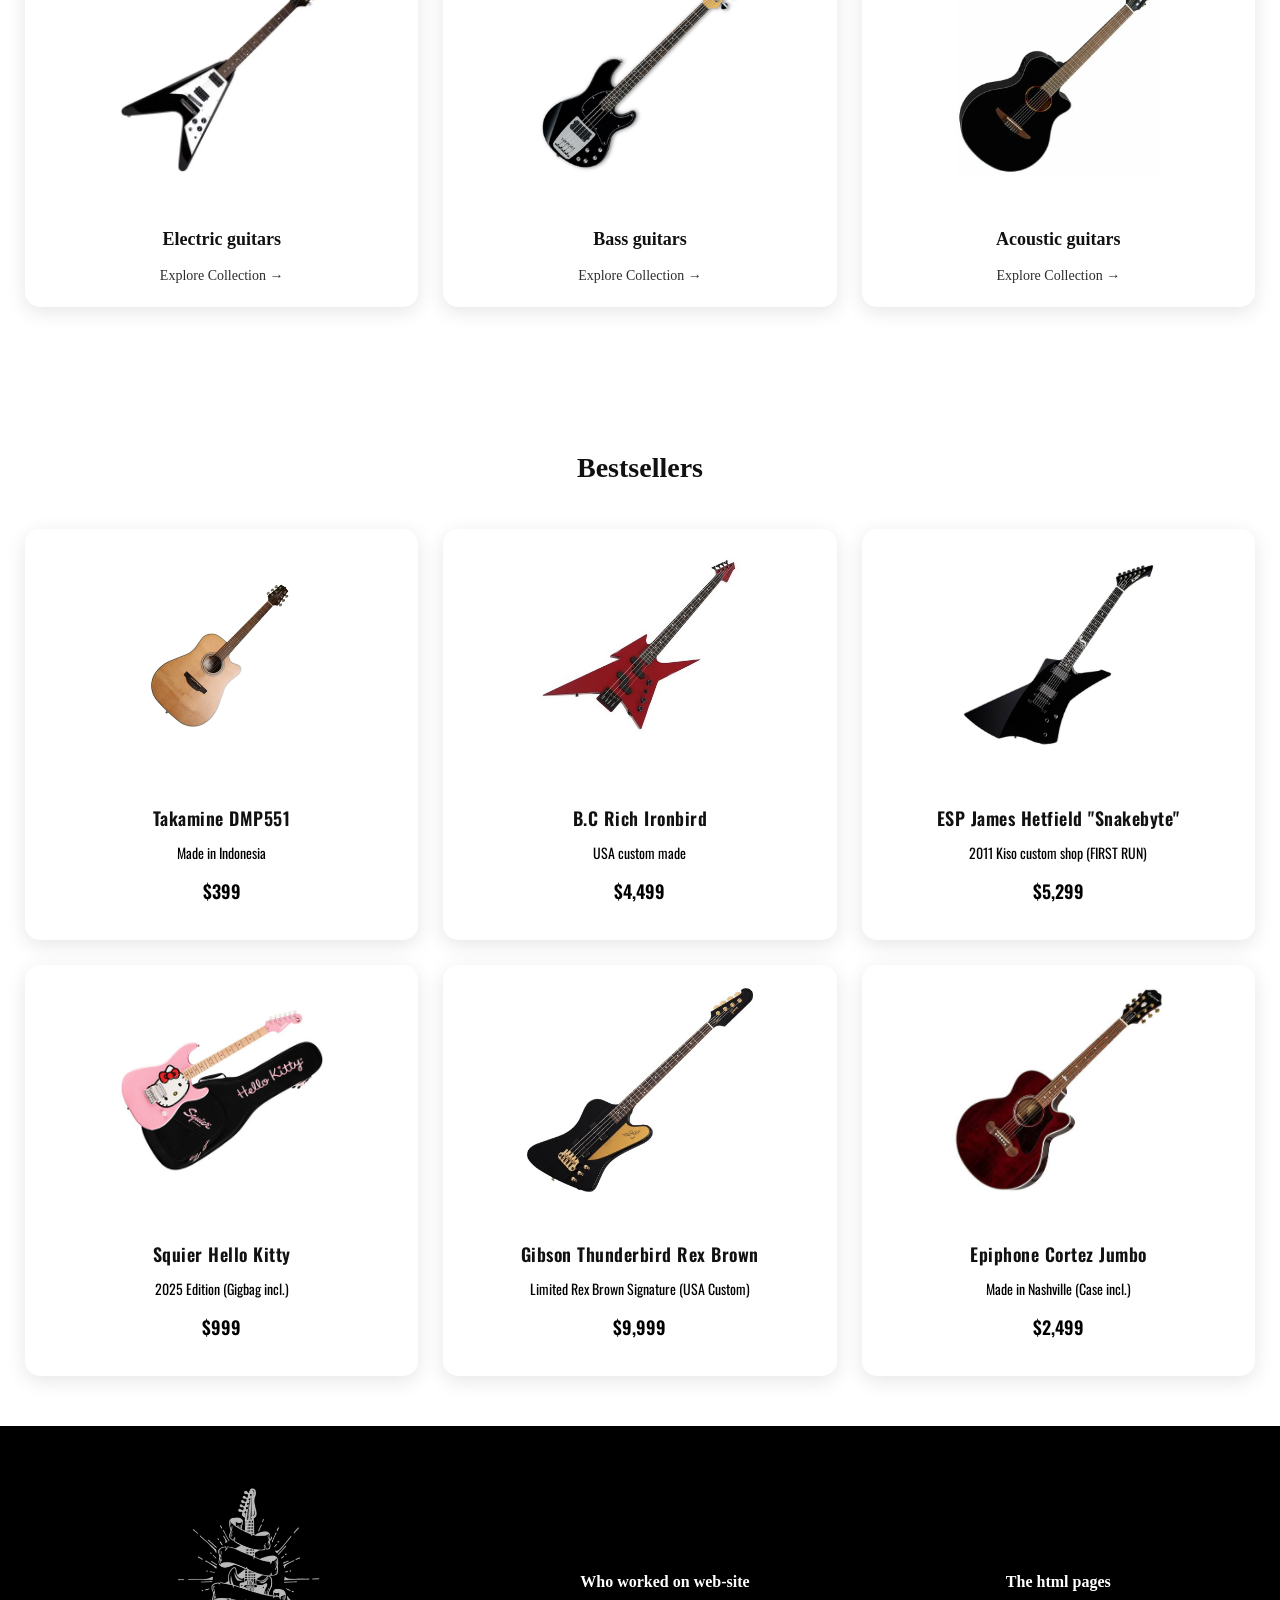
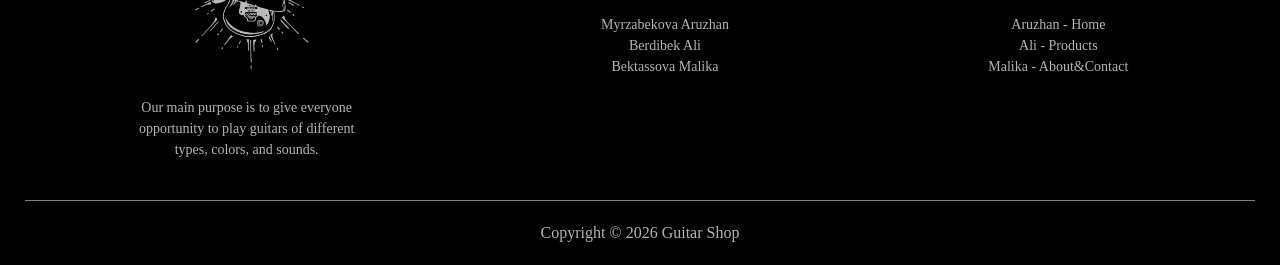
==== commit 41978837: "Added My profile page, Sign Up / Log In" ====
--- a/index.html
+++ b/index.html
@@ -21,7 +21,7 @@
             <li><a href="index.html" aria-current="page">Home</a></li>
             <li><a href="products.html">Products</a></li>
             <li><a href="about&contact.html">About&Contact</a></li>
-             <li><a href="registration.html">Register</a></li>
+            <li><a href="registration.html" id="accountLink">Sign Up / Log In</a></li>
           </ul>
         </nav>
         <button type="button" id="themeBtn" class="theme-toggle" aria-pressed="false">
@@ -31,11 +31,11 @@
         <h2>Welcome to Dream&Strings!</h2>
         <p>Enter your name to get a personalized welcome.</p>
         <label for="userName">Your name: </label>
-        <input type="text" id="userName" placeholder="Enter your name">
+        <input type="text" id="userName" placeholder="Enter your name" minlength="2" required>
         <button type="button" id="welcomeBtn">
           Show Welcome
         </button>
-        <p id="welcomeMessage">Welcome message will appear here.</p>
+        <p id="welcomeMessage" role="status" aria-live="polite">Welcome message will appear here.</p>
       </section>
       <section class="hero">
         <div class="row">
--- a/style1.css
+++ b/style1.css
@@ -29,6 +29,7 @@
   width: 100%;
   margin-top: 15px;
   text-align: center;
+  padding-left: 15px;
 }
 
 nav a[aria-current="page"] {
@@ -1053,40 +1054,105 @@
 }
 
 #enquirySuccess {
-    padding: 12px;
-    margin-top: 12px;
-    background: #e1f3df;
-    color: #204920;
-    border-radius: 8px;
+  padding: 12px;
+  margin-top: 12px;
+  background: #e1f3df;
+  color: #204920;
+  border-radius: 8px;
 }
 
 body.dark-theme .product-search,
 body.dark-theme .favourites-section,
 body.dark-theme .products-extra {
-    background: #303030;
-    color: white;
+  background: #303030;
+  color: white;
 }
 
 body.dark-theme .product-search p,
 body.dark-theme .favourites-section p,
 body.dark-theme .products-extra p {
-    color: inherit;
+  color: inherit;
 }
 
 body.dark-theme .filter-btn {
-    color: #222;
+  color: #222;
 }
 
 body.dark-theme .filter-btn.active {
-    color: white;
+  color: white;
 }
 
 body.dark-theme .field-error,
 body.dark-theme #favouriteError,
 body.dark-theme #noResults {
-    color: #ff9999;
+  color: #ff9999;
 }
 
 body.dark-theme #enquirySuccess {
-    color: #204920;
-}
+  color: #204920;
+}
+.profile-info {
+  margin: 30px 0;
+  padding: 25px;
+  border: 1px solid #cccccc;
+  border-radius: 12px;
+}
+.profile-info p {
+  margin-bottom: 15px;
+  font-size: 16px;
+}
+.profile-info strong {
+  font-weight: bold;
+  display: inline-block;
+  min-width: 150px;
+}
+#logoutBtn {
+  margin-top: 15px;
+  padding: 12px 30px;
+  border-radius: 30px;
+  cursor: pointer;
+}
+body.dark-theme .profile-info {
+  background: #2b2b2b;
+  border-color: #8e8c8c;
+}
+.auth-tabs {
+  display: flex;
+  justify-content: center;
+  gap: 15px;
+  margin: 25px 0;
+}
+.auth-tab {
+  padding: 10px 30px;
+  border: 1px solid #888;
+  border-radius: 25px;
+  background: transparent;
+  cursor: pointer;
+  transition: 0.3s;
+}
+.auth-tab.active {
+  background: #333;
+  color: white;
+}
+.auth-tab:hover {
+  transform: translateY(-2px);
+}
+.auth-switch {
+  margin-top: 20px;
+  text-align: center;
+}
+.auth-switch button {
+  border: none;
+  background: none;
+  color: #4c4c4c;
+  font-weight: bold;
+  cursor: pointer;
+  text-decoration: underline;
+}
+.login-section {
+  margin-top: 30px;
+}
+body.dark-theme .auth-tab.active {
+  background: #f1f1f1;
+  color: #222;
+}
